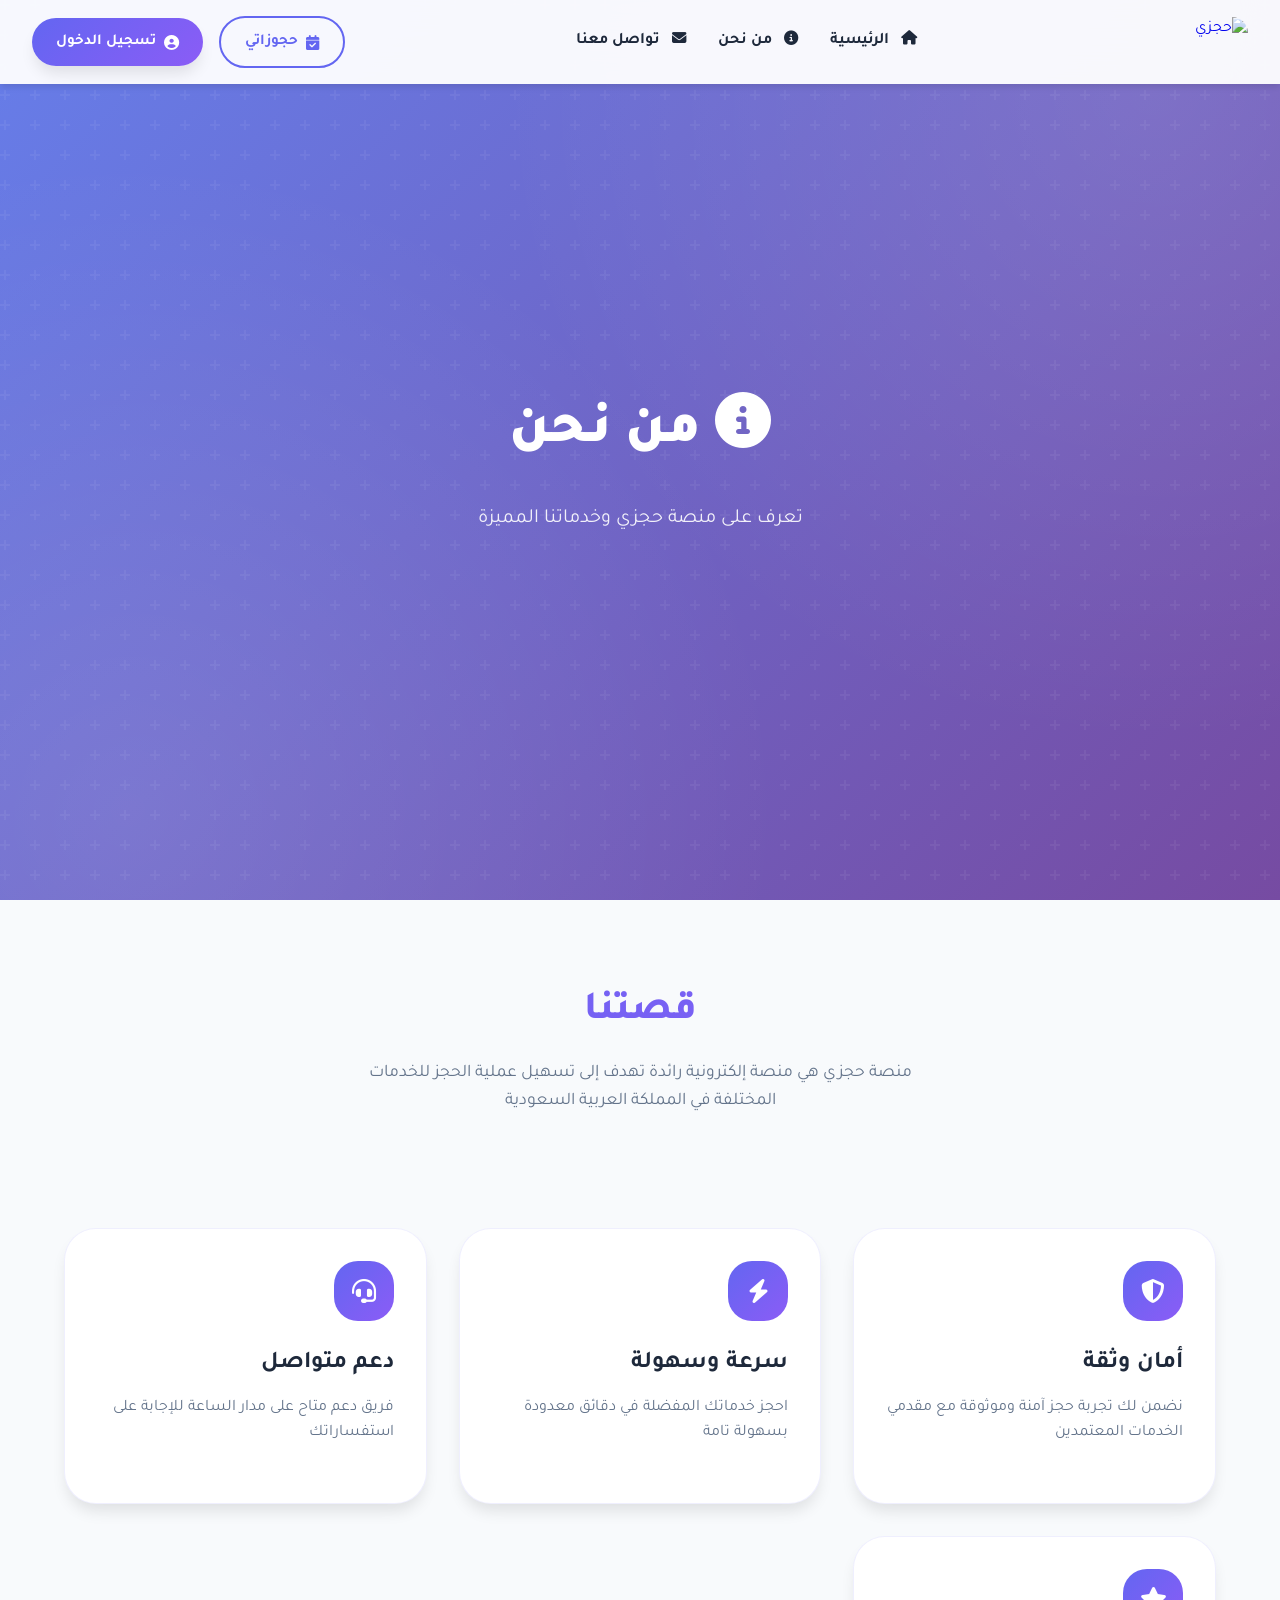
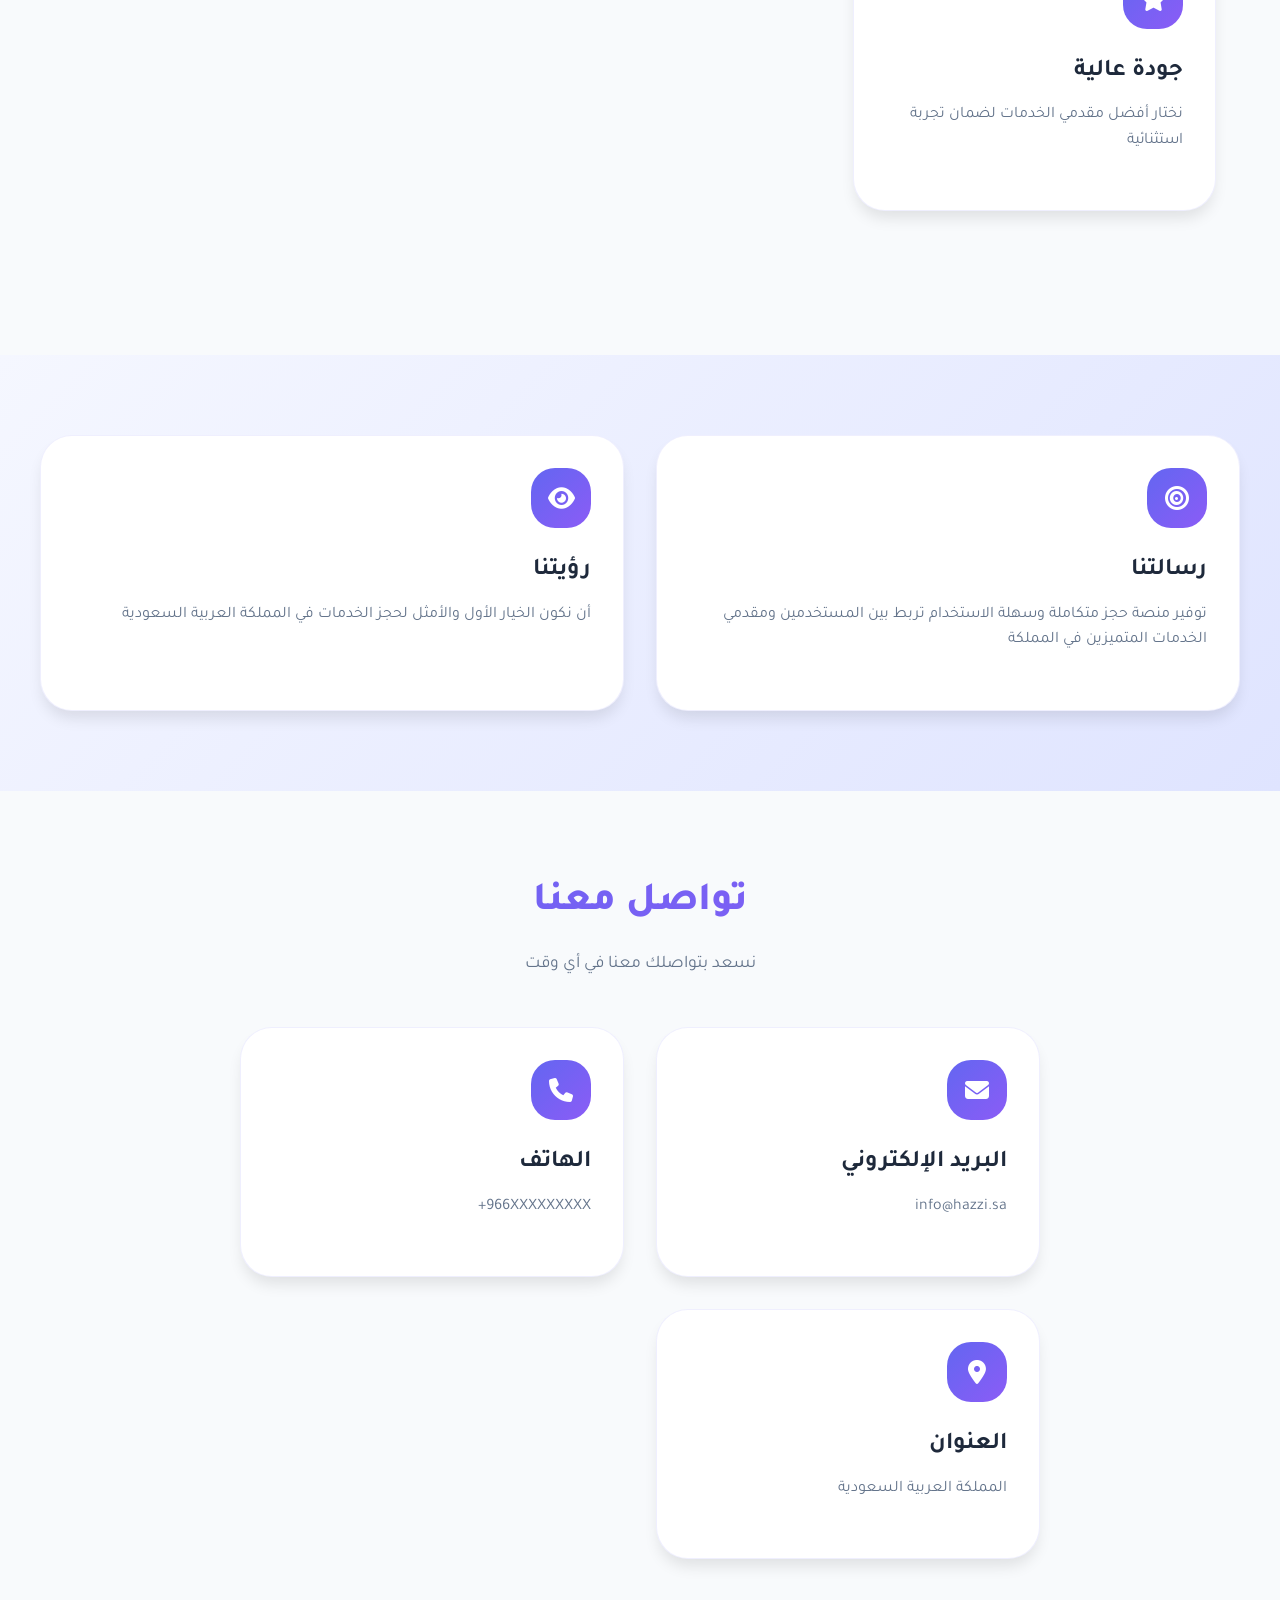
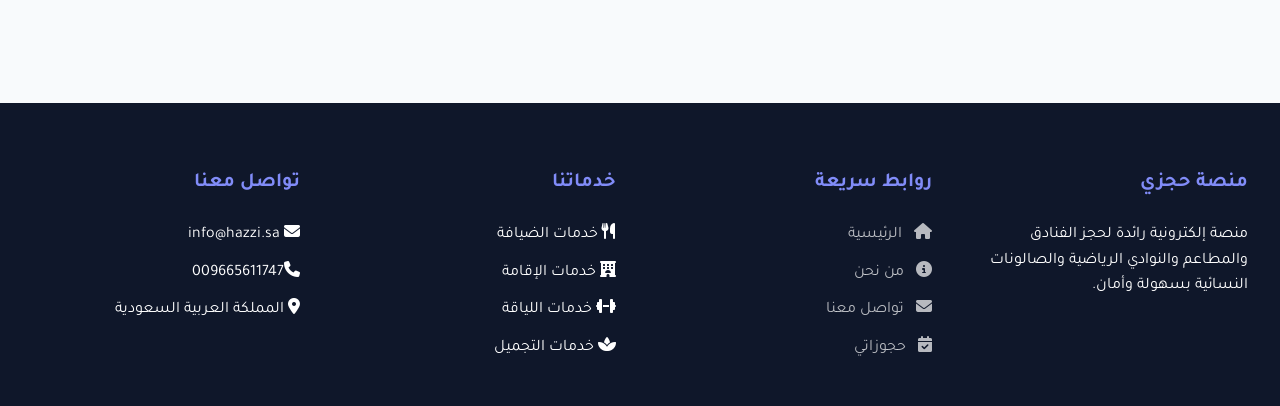
==== aboutus.html @ f5a78570 "Add files via upload" ====
<!-- =========================================
     صفحة "من نحن" - منصة حجزي
     تعرض معلومات عن المنصة ورسالتها ورؤيتها
     بالإضافة إلى وسائل التواصل وروابط الموقع.
     ========================================= -->
<!DOCTYPE html>
<html lang="ar" dir="rtl"><!-- تعريف نوع المستند HTML5 وتحديد أن لغة الصفحة العربية واتجاهها من اليمين إلى اليسار -->
<head>
    <meta charset="UTF-8"><!-- دعم اللغة العربية وترميز UTF-8 -->
    <meta name="viewport" content="width=device-width, initial-scale=1.0"><!-- جعل الصفحة متوافقة مع الهواتف والأجهزة اللوحية -->
    <meta name="description" content="تعرف على منصة حجزي - منصة إلكترونية لحجز الخدمات"><!-- وصف الصفحة لمحركات البحث -->
    <title>من نحن - حجزي</title>
    <link rel="stylesheet" href="https://cdnjs.cloudflare.com/ajax/libs/font-awesome/6.4.0/css/all.min.css"><!-- مكتبة Font Awesome الخاصة بالأيقونات -->
    <link rel="stylesheet" href="style.css"><!-- استدعاء ملف التصميم الرئيسي -->
    <script src="auth-state.js"></script><!-- ملف إدارة حالة تسجيل دخول المستخدم -->
</head>
<body>
    <!------------------------------------------------------------------------------>
    <!-- شريط التنقل الرئيسي للموقع -->
    <!-- Dynamic Navbar -->
    <nav class="modern-navbar" id="navbar">
        <div class="nav-container">
            <a href="home.html" class="nav-logo">
                <img src="Images/logo.png" alt="حجزي">

            </a>
            <!-- روابط التنقل الرئيسية -->
            <ul class="nav-links">
                <li><a href="home.html"><i class="fas fa-home"></i> الرئيسية</a></li>
                <li><a href="aboutus.html"><i class="fas fa-info-circle"></i> من نحن</a></li>
                <li><a href="contactus.html"><i class="fas fa-envelope"></i> تواصل معنا</a></li>
            </ul>
            <!-- أزرار تسجيل الدخول وحجوزاتي -->
            <div class="nav-actions">
                <a href="dashboard.html" class="nav-btn nav-btn-secondary">
                    <i class="fas fa-calendar-check"></i> حجوزاتي
                </a>
                <a href="login.html" class="nav-btn nav-btn-primary auth-login-btn">
                    <i class="fas fa-user-circle"></i> تسجيل الدخول
                </a>
            </div>
            <!------------------------------------------------------------------------------>
            <!-- زر القائمة الجانبية للشاشات الصغيرة -->
            <div class="hamburger" id="hamburger">
                <span></span>
                <span></span>
                <span></span>
            </div>
        </div>
    </nav>
    <!------------------------------------------------------------------------------>
    <!-- القائمة الجانبية المنسدلة للأجهزة المحمولة -->
    <!-- Mobile Menu -->
    <div class="mobile-menu" id="mobileMenu">
        <a href="home.html"><i class="fas fa-home"></i> الرئيسية</a>
        <a href="aboutus.html"><i class="fas fa-info-circle"></i> من نحن</a>
        <a href="contactus.html"><i class="fas fa-envelope"></i> تواصل معنا</a>
        <a href="dashboard.html"><i class="fas fa-calendar-check"></i> حجوزاتي</a>
        <a href="login.html" class="mobile-auth-login-btn"><i class="fas fa-user-circle"></i> تسجيل الدخول</a>
    </div>
    <!------------------------------------------------------------------------------>
    <!-- القسم الرئيسي الذي يعرض عنوان الصفحة ووصفها -->
    <!-- Hero Section -->
    <section class="hero-section" style="background: linear-gradient(135deg, #667eea 0%, #764ba2 100%);">
        <div class="hero-content">
            <h1 class="hero-title"><i class="fas fa-info-circle"></i> من نحن</h1>
            <p class="hero-subtitle">تعرف على منصة حجزي وخدماتنا المميزة</p>
        </div>
    </section>
    <!------------------------------------------------------------------------------>
    <!-- قسم التعريف بالمنصة وقصتها والخدمات التي تقدمها -->
    <!-- About Content -->
    <section class="section">
        <div class="section-header">
            <h2 class="section-title">قصتنا</h2>
            <p class="section-subtitle">منصة حجزي هي منصة إلكترونية رائدة تهدف إلى تسهيل عملية الحجز للخدمات المختلفة في المملكة العربية السعودية</p>
        </div>
        <div class="cards-container">
            <div class="cards-grid">
                <div class="modern-card hover-lift">
                    <div class="card-icon">
                        <i class="fas fa-shield-alt"></i>
                    </div>
                    <h3 class="card-title">أمان وثقة</h3>
                    <p class="card-description">نضمن لك تجربة حجز آمنة وموثوقة مع مقدمي الخدمات المعتمدين</p>
                </div>
                <div class="modern-card hover-lift">
                    <div class="card-icon">
                        <i class="fas fa-bolt"></i>
                    </div>
                    <h3 class="card-title">سرعة وسهولة</h3>
                    <p class="card-description">احجز خدماتك المفضلة في دقائق معدودة بسهولة تامة</p>
                </div>
                <div class="modern-card hover-lift">
                    <div class="card-icon">
                        <i class="fas fa-headset"></i>
                    </div>
                    <h3 class="card-title">دعم متواصل</h3>
                    <p class="card-description">فريق دعم متاح على مدار الساعة للإجابة على استفساراتك</p>
                </div>
                <div class="modern-card hover-lift">
                    <div class="card-icon">
                        <i class="fas fa-star"></i>
                    </div>
                    <h3 class="card-title">جودة عالية</h3>
                    <p class="card-description">نختار أفضل مقدمي الخدمات لضمان تجربة استثنائية</p>
                </div>
            </div>
        </div>
    </section>
    <!------------------------------------------------------------------------------>
    <!-- قسم الرسالة والرؤية الخاصة بمنصة حجزي -->
    <!-- Mission & Vision -->
    <section class="section" style="background: linear-gradient(135deg, #f5f7ff 0%, #dfe4ff 100%);">
        <!-- بطاقات تعرض أبرز مميزات منصة حجزي -->
        <div class="cards-grid" style="max-width: 1200px; margin: 0 auto;">
            <div class="modern-card">
                <div class="card-icon">
                    <i class="fas fa-bullseye"></i>
                </div>
                <h3 class="card-title">رسالتنا</h3>
                <p class="card-description">توفير منصة حجز متكاملة وسهلة الاستخدام تربط بين المستخدمين ومقدمي الخدمات المتميزين في المملكة</p>
            </div>
            <div class="modern-card">
                <div class="card-icon">
                    <i class="fas fa-eye"></i>
                </div>
                <h3 class="card-title">رؤيتنا</h3>
                <p class="card-description">أن نكون الخيار الأول والأمثل لحجز الخدمات في المملكة العربية السعودية</p>
            </div>
        </div>
    </section>
    <!------------------------------------------------------------------------------>
    <!-- قسم معلومات التواصل مع إدارة المنصة -->
    <!-- Contact Info -->
    <section class="section">
        <div class="section-header">
            <h2 class="section-title">تواصل معنا</h2>
            <p class="section-subtitle">نسعد بتواصلك معنا في أي وقت</p>
        </div>
        <div class="cards-grid" style="max-width: 800px; margin: 0 auto;">
            <div class="modern-card">
                <div class="card-icon">
                    <i class="fas fa-envelope"></i>
                </div>
                <h3 class="card-title">البريد الإلكتروني</h3>
                <p class="card-description">info@hazzi.sa</p>
            </div>
            <div class="modern-card">
                <div class="card-icon">
                    <i class="fas fa-phone"></i>
                </div>
                <h3 class="card-title">الهاتف</h3>
                <p class="card-description">966XXXXXXXXX+</p>
            </div>
            <div class="modern-card">
                <div class="card-icon">
                    <i class="fas fa-map-marker-alt"></i>
                </div>
                <h3 class="card-title">العنوان</h3>
                <p class="card-description">المملكة العربية السعودية</p>
            </div>
        </div>
    </section>
    <!------------------------------------------------------------------------------>
    <!-- تذييل الصفحة ويحتوي على روابط ومعلومات التواصل -->
    <!-- Modern Footer -->
    <footer class="modern-footer">
        <div class="footer-content">
            <div class="footer-section">
                <h3>منصة حجزي</h3>
                <p>منصة إلكترونية رائدة لحجز الفنادق والمطاعم والنوادي الرياضية والصالونات النسائية بسهولة وأمان.</p>
               
            </div>
            <div class="footer-section">
                <h3>روابط سريعة</h3>
                <ul class="footer-links">
                    <li><a href="home.html"><i class="fas fa-home"></i> الرئيسية</a></li>
                    <li><a href="aboutus.html"><i class="fas fa-info-circle"></i> من نحن</a></li>
                    <li><a href="contactus.html"><i class="fas fa-envelope"></i> تواصل معنا</a></li>
                    <li><a href="dashboard.html"><i class="fas fa-calendar-check"></i> حجوزاتي</a></li>
                </ul>
            </div>
            <div class="footer-section">
                <h3>خدماتنا</h3>
                <ul class="footer-links">
             <li><i class="fas fa-utensils"></i> خدمات الضيافة</a></li>
                    <li><i class="fas fa-hotel"></i> خدمات الإقامة</a></li>
                    <li><i class="fas fa-dumbbell"></i> خدمات اللياقة</a></li>
                    <li><i class="fas fa-spa"></i> خدمات التجميل</a></li>
                </ul>
            </div>
            <div class="footer-section">
                <h3>تواصل معنا</h3>
                <ul class="footer-links">
                    <li><i class="fas fa-envelope"></i> info@hazzi.sa</li>
                    <li><i class="fas fa-phone"></i>009665611747</li>
                    <li><i class="fas fa-map-marker-alt"></i> المملكة العربية السعودية</li>
                </ul>
            </div>
        </div>
       
    </footer>
    <!-- تحميل ملف JavaScript المسؤول عن الوظائف العامة للموقع
     مثل القائمة المتجاوبة والتنقل بين الصفحات -->

    <script src="script.js"></script>
</body>
</html>
---- style.css ----
/* ============================================
   MODERN PROFESSIONAL DESIGN - HAZZI PLATFORM
   ============================================ */

@import url('https://fonts.googleapis.com/css2?family=Tajawal:wght@300;400;500;700;800;900&display=swap');
@import url('https://cdnjs.cloudflare.com/ajax/libs/font-awesome/6.4.0/css/all.min.css');

/* ===== CSS VARIABLES ===== */
:root {
    --primary-color: #6366f1;
    --primary-dark: #4f46e5;
    --primary-light: #818cf8;
    --secondary-color: #ec4899;
    --accent-color: #14b8a6;
    --dark-bg: #0f172a;
    --light-bg: #f8fafc;
    --card-bg: #ffffff;
    --text-primary: #1e293b;
    --text-secondary: #64748b;
    --gradient-1: linear-gradient(135deg, #6366f1 0%, #8b5cf6 100%);
    --gradient-2: linear-gradient(135deg, #ec4899 0%, #f43f5e 100%);
    --gradient-3: linear-gradient(135deg, #14b8a6 0%, #06b6d4 100%);
    --shadow-sm: 0 4px 6px -1px rgba(0, 0, 0, 0.1);
    --shadow-md: 0 10px 15px -3px rgba(0, 0, 0, 0.1);
    --shadow-lg: 0 20px 25px -5px rgba(0, 0, 0, 0.1);
    --shadow-xl: 0 25px 50px -12px rgba(0, 0, 0, 0.25);
    --radius-sm: 8px;
    --radius-md: 16px;
    --radius-lg: 24px;
    --radius-xl: 32px;
    --radius-2xl: 48px;
}

/* ===== RESET & BASE STYLES ===== */
* {
    margin: 0;
    padding: 0;
    box-sizing: border-box;
}

html {
    scroll-behavior: smooth;
}

body {
    font-family: 'Tajawal', sans-serif;
    background: var(--light-bg);
    color: var(--text-primary);
    line-height: 1.6;
    overflow-x: hidden;
}

/* ===== DYNAMIC NAVBAR ===== */
.modern-navbar {
    position: fixed;
    top: 0;
    left: 0;
    right: 0;
    background: rgba(255, 255, 255, 0.95);
    backdrop-filter: blur(20px);
    box-shadow: var(--shadow-sm);
    z-index: 1000;
    transition: all 0.3s ease;
    padding: 1rem 2rem;
}

.modern-navbar.scrolled {
    background: rgba(255, 255, 255, 0.98);
    box-shadow: var(--shadow-md);
    padding: 0.75rem 2rem;
}

.nav-container {
    max-width: 1400px;
    margin: 0 auto;
    display: flex;
    justify-content: space-between;
    align-items: center;
}

.nav-logo {
    display: flex;
    align-items: center;
    gap: 12px;
    text-decoration: none;
}

.nav-logo img {
    width: 100px;
    height: 50px;
    border-radius: var(--radius-md);
    object-fit: cover;
}

.nav-logo-text {
    font-size: 1.5rem;
    font-weight: 800;
    background: var(--gradient-1);
    -webkit-background-clip: text;
    -webkit-text-fill-color: transparent;
    background-clip: text;
}

.nav-links {
    display: flex;
    gap: 2rem;
    list-style: none;
}

.nav-links a {
    text-decoration: none;
    color: var(--text-primary);
    font-weight: 600;
    font-size: 1rem;
    transition: all 0.3s ease;
    position: relative;
    padding: 0.5rem 0;
}

.nav-links a::after {
    content: '';
    position: absolute;
    bottom: 0;
    left: 0;
    width: 0;
    height: 2px;
    background: var(--gradient-1);
    transition: width 0.3s ease;
}

.nav-links a:hover::after {
    width: 100%;
}

.nav-links a:hover {
    color: var(--primary-color);
}

.nav-links a i {
    margin-left: 8px;
    font-size: 0.9rem;
}

.nav-actions {
    display: flex;
    gap: 1rem;
    align-items: center;
}

.nav-btn {
    padding: 0.75rem 1.5rem;
    border: none;
    border-radius: var(--radius-2xl);
    font-weight: 700;
    font-size: 0.95rem;
    cursor: pointer;
    transition: all 0.3s ease;
    text-decoration: none;
    display: inline-flex;
    align-items: center;
    gap: 8px;
}

.nav-btn-primary {
    background: var(--gradient-1);
    color: white;
    box-shadow: var(--shadow-md);
}

.nav-btn-primary:hover {
    transform: translateY(-2px);
    box-shadow: var(--shadow-lg);
}

.nav-btn-secondary {
    background: transparent;
    color: var(--primary-color);
    border: 2px solid var(--primary-color);
}

.nav-btn-secondary:hover {
    background: var(--primary-color);
    color: white;
}

/* Hamburger Menu */
.hamburger {
    display: none;
    flex-direction: column;
    gap: 5px;
    cursor: pointer;
    padding: 10px;
    z-index: 1001;
}

.hamburger span {
    width: 25px;
    height: 3px;
    background: var(--text-primary);
    border-radius: 3px;
    transition: all 0.3s ease;
}

.hamburger.active span:nth-child(1) {
    transform: rotate(45deg) translate(5px, 5px);
}

.hamburger.active span:nth-child(2) {
    opacity: 0;
}

.hamburger.active span:nth-child(3) {
    transform: rotate(-45deg) translate(7px, -6px);
}

/* Mobile Menu */
.mobile-menu {
    display: none;
    position: fixed;
    top: 0;
    left: -100%;
    width: min(92vw, 360px);
    height: 100vh;
    background: rgba(255, 255, 255, 0.98);
    backdrop-filter: blur(24px);
    z-index: 999;
    transition: left 0.35s ease;
    flex-direction: column;
    padding: 1.25rem;
    box-shadow: var(--shadow-xl);
}

.mobile-menu.active {
    left: 0;
}

.mobile-menu-header {
    display: flex;
    justify-content: space-between;
    align-items: center;
    margin-bottom: 1.2rem;
}

.mobile-menu-title {
    font-size: 1.1rem;
    font-weight: 800;
    color: var(--primary-color);
}

.mobile-menu-close {
    width: 42px;
    height: 42px;
    border: none;
    border-radius: 999px;
    background: var(--light-bg);
    color: var(--text-primary);
    display: inline-flex;
    align-items: center;
    justify-content: center;
    cursor: pointer;
}

.mobile-menu-links {
    display: flex;
    flex-direction: column;
    gap: 0.7rem;
}

.mobile-menu-link {
    display: flex;
    align-items: center;
    gap: 0.75rem;
    padding: 0.9rem 1rem;
    border-radius: 16px;
    font-size: 1rem;
    font-weight: 700;
    color: var(--text-primary);
    text-decoration: none;
    background: transparent;
    transition: all 0.2s ease;
}

.mobile-menu-link:hover,
.mobile-menu-link:focus {
    background: linear-gradient(135deg, rgba(99, 102, 241, 0.12), rgba(139, 92, 246, 0.14));
    color: var(--primary-color);
    transform: translateX(-2px);
}

.mobile-menu-link i {
    width: 24px;
    text-align: center;
    font-size: 1rem;
}

.mobile-menu-actions {
    margin-top: 1rem;
    display: flex;
    flex-direction: column;
    gap: 0.7rem;
}

.mobile-menu-action {
    display: inline-flex;
    align-items: center;
    justify-content: center;
    gap: 0.5rem;
    padding: 0.9rem 1rem;
    border-radius: 999px;
    text-decoration: none;
    font-weight: 800;
}

.mobile-menu-action.primary {
    color: white;
    background: var(--gradient-1);
}

.mobile-menu-action.secondary {
    color: var(--primary-color);
    background: rgba(99, 102, 241, 0.08);
}

/* ===== Chatbot Widget ===== */
.chatbot-widget {
    position: fixed;
    bottom: 0;
    right: 0;
    z-index: 2000;
    display: flex;
    flex-direction: column-reverse;
    align-items: flex-end;
    gap: 0.75rem;
    pointer-events: none;
    padding: 12px;
}

.chatbot-toggle {
    pointer-events: auto;
    border: none;
    border-radius: 999px;
    padding: 0.85rem 1rem;
    background: var(--gradient-1);
    color: white;
    font-weight: 700;
    font-size: 0.95rem;
    display: inline-flex;
    align-items: center;
    gap: 0.65rem;
    box-shadow: var(--shadow-lg);
    cursor: pointer;
    transition: transform 0.2s ease, box-shadow 0.2s ease;
}

.chatbot-toggle:hover {
    transform: translateY(-2px);
}

.chatbot-panel {
    width: min(340px, calc(100vw - 32px));
    max-height: 560px;
    background: white;
    border-radius: 24px;
    box-shadow: var(--shadow-xl);
    overflow: hidden;
    opacity: 0;
    visibility: hidden;
    transform: translateY(20px);
    transform-origin: bottom right;
    transition: opacity 0.3s ease, transform 0.3s ease, visibility 0.3s ease;
    pointer-events: auto;
    align-self: flex-end;
}

.chatbot-panel.open {
    opacity: 1;
    visibility: visible;
    transform: translateY(-20px);
}

.chatbot-header {
    display: flex;
    align-items: center;
    justify-content: space-between;
    gap: 1rem;
    padding: 1rem 1rem 0.75rem;
    background: linear-gradient(135deg, rgba(99,102,241,0.12), rgba(59,130,246,0.18));
}

.chatbot-title {
    display: flex;
    align-items: center;
    gap: 0.85rem;
}

.chatbot-title i {
    width: 42px;
    height: 42px;
    display: inline-flex;
    align-items: center;
    justify-content: center;
    border-radius: 50%;
    background: var(--primary-color);
    color: white;
    font-size: 1rem;
}

.chatbot-title strong {
    display: block;
    font-size: 1rem;
    color: var(--text-primary);
}

.chatbot-title p {
    margin-top: 0.35rem;
    font-size: 0.88rem;
    color: var(--text-secondary);
}

.chatbot-close {
    pointer-events: auto;
    border: none;
    background: transparent;
    font-size: 1.35rem;
    color: var(--text-primary);
    cursor: pointer;
}

.chatbot-body {
    display: flex;
    flex-direction: column;
    gap: 0.75rem;
    padding: 0 1rem 1rem;
}

.chatbot-history {
    display: flex;
    flex-direction: column;
    gap: 0.65rem;
    max-height: 220px;
    overflow-y: auto;
    padding-right: 0.25rem;
}

.chatbot-message {
    display: inline-flex;
    max-width: 100%;
}

.bot-message {
    justify-content: flex-start;
}

.user-message {
    justify-content: flex-end;
}

.message-text {
    padding: 0.85rem 1rem;
    border-radius: 18px;
    font-size: 0.92rem;
    line-height: 1.5;
    box-shadow: var(--shadow-sm);
    background: #f8fafc;
    color: var(--text-primary);
    word-break: break-word;
}

.user-message .message-text {
    background: var(--primary-color);
    color: white;
}

.chatbot-question-list {
    display: grid;
    grid-template-columns: 1fr;
    gap: 0.55rem;
    max-height: 200px;
    overflow-y: auto;
    padding-bottom: 0.35rem;
}

.chatbot-question-btn {
    width: 100%;
    border: none;
    border-radius: 14px;
    background: #f3f4ff;
    color: var(--text-primary);
    text-align: right;
    padding: 0.85rem 1rem;
    cursor: pointer;
    font-size: 0.93rem;
    transition: transform 0.2s ease, background 0.2s ease;
}

.chatbot-question-btn:hover {
    background: #e0e7ff;
    transform: translateX(-2px);
}

.chatbot-footer {
    padding: 0 1rem 1rem;
    display: flex;
    justify-content: flex-end;
}

.chatbot-clear {
    pointer-events: auto;
    border: none;
    border-radius: 999px;
    padding: 0.85rem 1rem;
    background: rgba(99,102,241,0.1);
    color: var(--primary-color);
    font-weight: 700;
    cursor: pointer;
}

.chatbot-clear:hover {
    background: rgba(99,102,241,0.2);
}

@media (max-width: 768px) {
    .chatbot-widget {
        bottom: 16px;
        right: 16px;
        left: auto;
        align-items: flex-end;
    }

    .chatbot-panel {
        width: min(100%, 380px);
        max-width: 100%;
        max-height: 70vh;
    }
}

@media (max-width: 991px) {
    .modern-navbar {
        padding: 0.85rem 1rem;
    }

    .modern-navbar .nav-links,
    .modern-navbar .nav-actions {
        display: none;
    }

    .hamburger {
        display: flex;
    }

    .mobile-menu {
        display: flex;
    }
}

@media (max-width: 576px) {
    .modern-navbar {
        padding: 0.75rem 0.85rem;
    }

    .nav-logo img {
        width: 84px;
        height: 42px;
    }
}

/* ===== HERO SECTION ===== */
.hero-section {
    min-height: 100vh;
    display: flex;
    align-items: center;
    justify-content: center;
    background:
        radial-gradient(circle at 20% 80%, rgba(99, 102, 241, 0.4) 0%, transparent 50%),
        radial-gradient(circle at 80% 20%, rgba(236, 72, 153, 0.4) 0%, transparent 50%),
        radial-gradient(circle at 40% 40%, rgba(59, 130, 246, 0.3) 0%, transparent 40%),
        radial-gradient(circle at 60% 60%, rgba(168, 85, 247, 0.3) 0%, transparent 40%),
        linear-gradient(135deg, #667eea 0%, #764ba2 100%);
    position: relative;
    overflow: hidden;
    padding: 6rem 2rem 2rem;
}

.hero-section::before {
    content: '';
    position: absolute;
    top: 0;
    left: 0;
    right: 0;
    bottom: 0;
    background-image:
        url("data:image/svg+xml,%3Csvg width='60' height='60' viewBox='0 0 60 60' xmlns='http://www.w3.org/2000/svg'%3E%3Cg fill='none' fill-rule='evenodd'%3E%3Cg fill='%23ffffff' fill-opacity='0.1'%3E%3Cpath d='M36 34v-4h-2v4h-4v2h4v4h2v-4h4v-2h-4zm0-30V0h-2v4h-4v2h4v4h2V6h4V4h-4zM6 34v-4H4v4H0v2h4v4h2v-4h4v-2H6zM6 4V0H4v4H0v2h4v4h2V6h4V4H6z'/%3E%3C/g%3E%3C/g%3E%3C/svg%3E");
    opacity: 0.5;
}

.hero-section::after {
    content: '';
    position: absolute;
    top: -50%;
    left: -50%;
    width: 200%;
    height: 200%;
    background:
        radial-gradient(circle at 30% 70%, rgba(255, 255, 255, 0.1) 0%, transparent 30%),
        radial-gradient(circle at 70% 30%, rgba(255, 255, 255, 0.1) 0%, transparent 30%);
    animation: float 20s ease-in-out infinite;
}

@keyframes float {

    0%,
    100% {
        transform: translate(0, 0) rotate(0deg);
    }

    25% {
        transform: translate(30px, -30px) rotate(90deg);
    }

    50% {
        transform: translate(0, -60px) rotate(180deg);
    }

    75% {
        transform: translate(-30px, -30px) rotate(270deg);
    }
}

.hero-section .blob {
    position: absolute;
    border-radius: 50%;
    filter: blur(60px);
    opacity: 0.6;
    animation: blobMove 15s ease-in-out infinite;
}

.hero-section .blob:nth-child(1) {
    width: 400px;
    height: 400px;
    background: rgba(99, 102, 241, 0.5);
    top: 10%;
    left: 10%;
    animation-delay: 0s;
}

.hero-section .blob:nth-child(2) {
    width: 300px;
    height: 300px;
    background: rgba(236, 72, 153, 0.5);
    top: 60%;
    right: 10%;
    animation-delay: 5s;
}

.hero-section .blob:nth-child(3) {
    width: 350px;
    height: 350px;
    background: rgba(59, 130, 246, 0.5);
    bottom: 10%;
    left: 30%;
    animation-delay: 10s;
}

@keyframes blobMove {

    0%,
    100% {
        transform: translate(0, 0) scale(1);
    }

    33% {
        transform: translate(30px, -50px) scale(1.1);
    }

    66% {
        transform: translate(-20px, 20px) scale(0.9);
    }
}

.hero-content {
    text-align: center;
    color: white;
    z-index: 1;
    max-width: 800px;
}

.hero-title {
    font-size: 3.5rem;
    font-weight: 900;
    margin-bottom: 1.5rem;
    animation: fadeInUp 1s ease;
}

.hero-subtitle {
    font-size: 1.25rem;
    margin-bottom: 2.5rem;
    opacity: 0.9;
    animation: fadeInUp 1s ease 0.2s backwards;
}

.hero-search {
    display: flex;
    gap: 1rem;
    max-width: 600px;
    margin: 0 auto 2rem;
    animation: fadeInUp 1s ease 0.4s backwards;
}

.hero-search input {
    flex: 1;
    padding: 1rem 1.5rem;
    border: none;
    border-radius: var(--radius-2xl);
    font-size: 1rem;
    font-family: 'Tajawal', sans-serif;
    box-shadow: var(--shadow-lg);
}

.hero-search button {
    padding: 1rem 2rem;
    background: var(--gradient-2);
    color: white;
    border: none;
    border-radius: var(--radius-2xl);
    font-weight: 700;
    cursor: pointer;
    transition: all 0.3s ease;
    box-shadow: var(--shadow-lg);
}

.hero-search button:hover {
    transform: translateY(-2px);
    box-shadow: var(--shadow-xl);
}

@keyframes fadeInUp {
    from {
        opacity: 0;
        transform: translateY(30px);
    }

    to {
        opacity: 1;
        transform: translateY(0);
    }
}

/* ===== MODERN CARDS ===== */
.cards-container {
    max-width: 1400px;
    margin: 0 auto;
    padding: 4rem 2rem;
}

.cards-grid {
    display: grid;
    grid-template-columns: repeat(auto-fit, minmax(300px, 1fr));
    gap: 2rem;
}

.modern-card {
    background: var(--card-bg);
    border-radius: var(--radius-xl);
    padding: 2rem;
    box-shadow: var(--shadow-md);
    transition: all 0.4s cubic-bezier(0.175, 0.885, 0.32, 1.275);
    position: relative;
    overflow: hidden;
    border: 1px solid rgba(99, 102, 241, 0.1);
}

.modern-card::before {
    content: '';
    position: absolute;
    top: 0;
    left: 0;
    right: 0;
    height: 4px;
    background: var(--gradient-1);
    transform: scaleX(0);
    transition: transform 0.4s ease;
}

.modern-card:hover::before {
    transform: scaleX(1);
}

.modern-card:hover {
    transform: translateY(-10px);
    box-shadow: var(--shadow-xl);
}

.card-icon {
    width: 60px;
    height: 60px;
    border-radius: var(--radius-lg);
    display: flex;
    align-items: center;
    justify-content: center;
    font-size: 1.5rem;
    margin-bottom: 1.5rem;
    background: var(--gradient-1);
    color: white;
}

.card-image {
    width: 100%;
    height: 200px;
    object-fit: cover;
    border-radius: var(--radius-lg);
    margin-bottom: 1.5rem;
}

.card-title {
    font-size: 1.5rem;
    font-weight: 700;
    margin-bottom: 0.75rem;
    color: var(--text-primary);
}

.card-description {
    color: var(--text-secondary);
    margin-bottom: 1.5rem;
    line-height: 1.6;
}

.card-badge {
    display: inline-block;
    padding: 0.5rem 1rem;
    background: var(--gradient-3);
    color: white;
    border-radius: var(--radius-2xl);
    font-size: 0.85rem;
    font-weight: 600;
    margin-bottom: 1rem;
}

.card-btn {
    width: 100%;
    padding: 1rem;
    background: var(--gradient-1);
    color: white;
    border: none;
    border-radius: var(--radius-lg);
    font-weight: 700;
    cursor: pointer;
    transition: all 0.3s ease;
    text-decoration: none;
    display: inline-flex;
    align-items: center;
    justify-content: center;
    gap: 8px;
}

.card-btn:hover {
    transform: translateY(-2px);
    box-shadow: var(--shadow-lg);
}

.filter-btn {
    padding: 0.6rem 1.2rem;
    border: 2px solid var(--primary-color);
    background: white;
    color: var(--primary-color);
    border-radius: 999px;
    font-weight: 600;
    cursor: pointer;
    transition: all 0.3s ease;
    font-family: 'Tajawal', sans-serif;
}

.filter-btn:hover {
    background: var(--primary-color);
    color: white;
    transform: translateY(-2px);
    box-shadow: var(--shadow-md);
}

.filter-btn.active {
    background: var(--gradient-1);
    color: white;
    border-color: transparent;
}

/* ===== SECTION STYLES ===== */
.section {
    padding: 5rem 2rem;
    max-width: 1400px;
    margin: 0 auto;
}

.section-header {
    text-align: center;
    margin-bottom: 3rem;
}

.section-title {
    font-size: 2.5rem;
    font-weight: 800;
    margin-bottom: 1rem;
    background: var(--gradient-1);
    -webkit-background-clip: text;
    -webkit-text-fill-color: transparent;
    background-clip: text;
}

.section-subtitle {
    color: var(--text-secondary);
    font-size: 1.1rem;
    max-width: 600px;
    margin: 0 auto;
}

/* ===== FOOTER ===== */
.modern-footer {
    background: var(--dark-bg);
    color: white;
    padding: 4rem 2rem 2rem;
    margin-top: 4rem;
}

.footer-content {
    max-width: 1400px;
    margin: 0 auto;
    display: grid;
    grid-template-columns: repeat(auto-fit, minmax(250px, 1fr));
    gap: 3rem;
}

.footer-section h3 {
    font-size: 1.25rem;
    margin-bottom: 1.5rem;
    color: var(--primary-light);
}

.footer-links {
    list-style: none;
}

.footer-links li {
    margin-bottom: 0.75rem;
}

.footer-links a {
    color: rgba(255, 255, 255, 0.7);
    text-decoration: none;
    transition: all 0.3s ease;
}

.footer-links a:hover {
    color: white;
    padding-right: 10px;
}

.footer-links a i {
    margin-left: 8px;
}

.social-links {
    display: flex;
    gap: 1rem;
}

.social-links a {
    width: 45px;
    height: 45px;
    border-radius: 50%;
    background: rgba(255, 255, 255, 0.1);
    display: flex;
    align-items: center;
    justify-content: center;
    color: white;
    text-decoration: none;
    transition: all 0.3s ease;
}

.social-links a:hover {
    background: var(--gradient-1);
    transform: translateY(-5px);
}

.footer-bottom {
    text-align: center;
    padding-top: 2rem;
    margin-top: 2rem;
    border-top: 1px solid rgba(255, 255, 255, 0.1);
    color: rgba(255, 255, 255, 0.5);
}

/* ===== DASHBOARD STYLES ===== */
.dashboard-layout {
    display: flex;
    min-height: 100vh;
    padding-top: 80px;
    position: relative;
}

.dashboard-sidebar {
    width: 280px;
    background: white;
    padding: 2rem 1rem;
    box-shadow: var(--shadow-md);
    position: fixed;
    right: 0;
    top: 80px;
    height: calc(100vh - 80px);
    overflow-y: auto;
    z-index: 1000;
    transition: transform 0.3s ease;
}

.dashboard-sidebar.hidden {
    transform: translateX(100%);
}

.dashboard-main {
    flex: 1;
    padding: 2rem;
    margin-right: 280px;
    transition: margin-right 0.3s ease;
}

.dashboard-main.expanded {
    margin-right: 0;
}

.sidebar-toggle-btn {
    display: none;
    background: var(--gradient-1);
    color: white;
    border: none;
    border-radius: var(--radius-md);
    width: 40px;
    height: 40px;
    font-size: 1.1rem;
    cursor: pointer;
    box-shadow: var(--shadow-md);
    transition: all 0.3s ease;
    align-items: center;
    justify-content: center;
}

.sidebar-toggle-btn:hover {
    transform: scale(1.05);
    box-shadow: var(--shadow-lg);
}

.sidebar-overlay {
    display: none;
    position: fixed;
    top: 0;
    left: 0;
    right: 0;
    bottom: 0;
    background: rgba(0, 0, 0, 0.5);
    z-index: 999;
}

.sidebar-overlay.active {
    display: block;
}

.user-info {
    text-align: center;
    padding: 1.5rem;
    background: var(--gradient-1);
    border-radius: var(--radius-lg);
    margin-bottom: 2rem;
    color: white;
}

.user-info h3 {
    font-size: 1.3rem;
    margin-bottom: 0.5rem;
}

.user-info p {
    opacity: 0.9;
}

.sidebar-menu {
    list-style: none;
}

.sidebar-menu li {
    margin-bottom: 0.5rem;
}

.sidebar-menu a {
    display: flex;
    align-items: center;
    gap: 12px;
    padding: 1rem;
    border-radius: var(--radius-md);
    text-decoration: none;
    color: var(--text-primary);
    transition: all 0.3s ease;
    font-weight: 600;
}

.sidebar-menu a:hover,
.sidebar-menu a.active {
    background: var(--gradient-1);
    color: white;
}

.sidebar-menu a i {
    font-size: 1.1rem;
}

.logout-btn {
    width: 100%;
    padding: 1rem;
    background: var(--gradient-2);
    color: white;
    border: none;
    border-radius: var(--radius-lg);
    font-weight: 700;
    cursor: pointer;
    transition: all 0.3s ease;
    margin-top: 2rem;
}

.logout-btn:hover {
    transform: translateY(-2px);
    box-shadow: var(--shadow-lg);
}

.stats-grid {
    display: grid;
    grid-template-columns: repeat(auto-fit, minmax(200px, 1fr));
    gap: 1.5rem;
    margin-bottom: 2rem;
}

.stat-card {
    background: white;
    padding: 1.5rem;
    border-radius: var(--radius-lg);
    box-shadow: var(--shadow-md);
    text-align: center;
    transition: all 0.3s ease;
}

.stat-card:hover {
    transform: translateY(-5px);
    box-shadow: var(--shadow-lg);
}

.stat-card i {
    font-size: 2rem;
    color: var(--primary-color);
    margin-bottom: 1rem;
}

.stat-card .count {
    font-size: 2rem;
    font-weight: 800;
    color: var(--text-primary);
    margin-bottom: 0.5rem;
}

.stat-card p {
    color: var(--text-secondary);
}

.section-content {
    display: none;
}

.section-content.active {
    display: block;
}

.dashboard-card {
    background: white;
    padding: 1.5rem;
    border-radius: var(--radius-lg);
    box-shadow: var(--shadow-md);
    margin-bottom: 1.5rem;
}

.simple-report-section {
    display: flex;
    flex-direction: column;
    gap: 1rem;
}

.simple-report-card {
    text-align: right;
}

.summary-card {
    border: 1px solid #e5e7eb;
}

.summary-card h3 {
    margin-bottom: 0.75rem;
    color: var(--text-primary);
}

.summary-card p {
    margin: 0;
    color: var(--text-secondary);
    line-height: 1.7;
}

.provider-insight-grid {
    display: grid;
    grid-template-columns: repeat(auto-fit, minmax(220px, 1fr));
    gap: 1rem;
    margin-top: 0.5rem;
}

.provider-insight-card {
    display: flex;
    gap: 1rem;
    align-items: flex-start;
    padding: 1rem;
    border-radius: var(--radius-lg);
    background: linear-gradient(135deg, #ffffff 0%, #f8fafc 100%);
}

.provider-insight-icon {
    width: 48px;
    height: 48px;
    border-radius: 50%;
    display: flex;
    align-items: center;
    justify-content: center;
    background: var(--gradient-1);
    color: white;
    flex-shrink: 0;
}

.provider-insight-icon.accent {
    background: linear-gradient(135deg, #f59e0b 0%, #f97316 100%);
}

.provider-insight-icon.success {
    background: linear-gradient(135deg, #10b981 0%, #059669 100%);
}

.provider-insight-card h3 {
    margin-bottom: 0.4rem;
    font-size: 1rem;
    color: var(--text-primary);
}

.provider-insight-card p {
    margin: 0;
    font-size: 0.95rem;
    color: var(--text-secondary);
    line-height: 1.6;
}

.dashboard-card h2 {
    margin-bottom: 1rem;
    color: var(--text-primary);
}

.action-btns {
    display: flex;
    gap: 0.5rem;
    flex-wrap: wrap;
}

.action-btn {
    padding: 0.5rem 1rem;
    border: none;
    border-radius: var(--radius-md);
    font-weight: 600;
    cursor: pointer;
    transition: all 0.3s ease;
    display: inline-flex;
    align-items: center;
    gap: 8px;
}


.btn-view {
    background: var(--gradient-1);
    color: white;
}

.btn-edit {
    background: #f59e0b;
    color: white;
}

.btn-disable {
    background: #333232;
    color: white;

}

.btn-delete {
    background: #ef4444;
    color: white;
}

.btn-upload {
    background: var(--gradient-3);
    color: white;
}

.btn-add {
    background: var(--gradient-1);
    color: white;
}

.btn-cancel {
    background: #64748b;
    color: white;
}

.status-badge {
    display: inline-block;
    padding: 0.25rem 0.75rem;
    border-radius: var(--radius-2xl);
    font-size: 0.85rem;
    font-weight: 600;
}

.status-confirmed {
    background: #dcfce7;
    color: #16a34a;
}

.status-pending {
    background: #fef3c7;
    color: #d97706;
}

.status-cancelled {
    background: #fee2e2;
    color: #dc2626;
}

/* ===== ADMIN REPORTS STYLES ===== */
.report-stats-grid {
    grid-template-columns: repeat(auto-fit, minmax(180px, 1fr));
    margin-bottom: 1.5rem;
}

.report-card {
    display: flex;
    align-items: center;
    gap: 1rem;
    padding: 1.2rem;
    animation: fadeInUp 0.7s ease both;
}

.report-card-icon {
    width: 48px;
    height: 48px;
    border-radius: 50%;
    display: flex;
    align-items: center;
    justify-content: center;
    background: var(--gradient-1);
    color: white;
    font-size: 1.1rem;
    flex-shrink: 0;
}

.report-card-icon.accent {
    background: var(--gradient-3);
}

.report-card-icon.success {
    background: linear-gradient(135deg, #16a34a, #4ade80);
}

.report-card-icon.warning {
    background: linear-gradient(135deg, #f59e0b, #fb923c);
}

.report-card-icon.pink {
    background: linear-gradient(135deg, #ec4899, #f472b6);
}

.report-card-icon.purple {
    background: linear-gradient(135deg, #8b5cf6, #a78bfa);
}

.report-card-content h3 {
    font-size: 1.4rem;
    font-weight: 800;
    margin-bottom: 0.2rem;
}

.report-card-content p {
    color: var(--text-secondary);
    font-size: 0.95rem;
}

.report-panels {
    display: grid;
    grid-template-columns: repeat(2, minmax(0, 1fr));
    gap: 1.5rem;
}

.report-panel {
    animation: fadeInUp 0.8s ease both;
}

.report-panel-header {
    display: flex;
    justify-content: space-between;
    align-items: center;
    gap: 1rem;
    margin-bottom: 1rem;
}

.report-panel-header h3 {
    font-size: 1.2rem;
}

.report-list {
    display: flex;
    flex-direction: column;
    gap: 1rem;
}

.report-row {
    padding: 0.8rem 0;
    border-bottom: 1px solid rgba(99, 102, 241, 0.12);
}

.report-row:last-child {
    border-bottom: none;
}

.report-row-head {
    display: flex;
    justify-content: space-between;
    align-items: center;
    margin-bottom: 0.4rem;
    font-size: 0.95rem;
}

.report-progress {
    width: 100%;
    height: 10px;
    border-radius: 999px;
    background: rgba(99, 102, 241, 0.12);
    overflow: hidden;
    margin-bottom: 0.35rem;
}

.report-progress span {
    display: block;
    height: 100%;
    border-radius: inherit;
    background: var(--gradient-1);
    transition: width 0.8s ease;
}

.report-row small {
    color: var(--text-secondary);
}

.activity-list {
    display: flex;
    flex-direction: column;
    gap: 0.75rem;
}

.activity-item {
    display: flex;
    align-items: center;
    gap: 0.8rem;
    padding: 0.85rem 0.9rem;
    border-radius: var(--radius-md);
    background: rgba(99, 102, 241, 0.06);
    transition: transform 0.3s ease;
}

.activity-item:hover {
    transform: translateX(-4px);
}

.activity-badge {
    width: 40px;
    height: 40px;
    border-radius: 50%;
    display: flex;
    align-items: center;
    justify-content: center;
    color: white;
    background: var(--gradient-1);
    flex-shrink: 0;
}

.activity-content {
    flex: 1;
}

.activity-content h4 {
    font-size: 1rem;
    margin-bottom: 0.2rem;
}

.activity-content p {
    color: var(--text-secondary);
    font-size: 0.9rem;
}

.activity-time {
    font-size: 0.85rem;
    color: var(--text-secondary);
    white-space: nowrap;
}

.report-loading-card {
    text-align: center;
    padding: 2rem;
    grid-column: 1 / -1;
}

@keyframes fadeInUp {
    from {
        opacity: 0;
        transform: translateY(18px);
    }
    to {
        opacity: 1;
        transform: translateY(0);
    }
}

@media (max-width: 992px) {
    .report-panels {
        grid-template-columns: 1fr;
    }
}

@media (max-width: 768px) {
    .report-card {
        padding: 1rem;
    }

    .report-panel-header {
        flex-direction: column;
        align-items: flex-start;
    }
}

/* ===== TABLE STYLES ===== */
.table-container {
    overflow-x: auto;
    margin-top: 1rem;
}

.users-table,
.providers-table,
.Teqniql-table {
    width: 100%;
    border-collapse: collapse;
    background: white;
    border-radius: var(--radius-lg);
    overflow: hidden;
}

.users-table thead,
.providers-table thead,
.Teqniql-table thead {
    background: var(--gradient-1);
    color: white;
}

.users-table th,
.providers-table th,
.Teqniql-table th {
    padding: 1rem;
    text-align: right;
    font-weight: 700;
    font-size: 0.95rem;
}

.users-table tbody tr,
.providers-table tbody tr,
.Teqniql-table tbody tr {
    border-bottom: 1px solid #e5e7eb;
    transition: all 0.3s ease;
}

.users-table tbody tr:hover,
.providers-table tbody tr:hover,
.Teqniql-table tbody tr:hover {
    background: #f8fafc;
    transform: scale(1.01);
}

.users-table td,
.providers-table td,
.Teqniql-table td {
    padding: 1rem;
    text-align: right;
    font-size: 0.9rem;
}

.users-table td,
.providers-table td,
.Teqniql-table td {
    color: var(--text-primary);
}

/* Status Badges */
.status {
    display: inline-block;
    padding: 0.4rem 1rem;
    border-radius: var(--radius-2xl);
    font-size: 0.85rem;
    font-weight: 700;
    text-align: center;
    min-width: 80px;
}

.status.active {
    background: #dcfce7;
    color: #16a34a;
}

.status.inactive {
    background: #fee2e2;
    color: #dc2626;
}

.status.new {
    background: #dbeafe;
    color: #2563eb;
}

.status.processing {
    background: #fef3c7;
    color: #d97706;
}

.status.solved {
    background: #dcfce7;
    color: #16a34a;
}

/* Table Action Buttons */
.users-table .action-btns,
.providers-table .action-btns,
.Teqniql-table .actions {
    display: flex;
    gap: 0.5rem;
    flex-wrap: wrap;
}

.users-table .btn-view,
.providers-table .btn-view,
.Teqniql-table .view-btn {
    background: var(--gradient-1);
    color: white;
    padding: 0.5rem 1rem;
    border: none;
    border-radius: var(--radius-md);
    font-weight: 600;
    cursor: pointer;
    transition: all 0.3s ease;
    font-size: 0.85rem;
}

.users-table .btn-view:hover,
.providers-table .btn-view:hover,
.Teqniql-table .view-btn:hover {
    transform: translateY(-2px);
    box-shadow: var(--shadow-md);
}

.users-table .btn-disable,
.providers-table .btn-disable {
    background: #333232;
    color: white;
    padding: 0.5rem 1rem;
    border: none;
    border-radius: var(--radius-md);
    font-weight: 600;
    cursor: pointer;
    transition: all 0.3s ease;
    font-size: 0.85rem;
}

.users-table .btn-disable:hover,
.providers-table .btn-disable:hover {
    background: #1f1f1f;
    transform: translateY(-2px);
    box-shadow: var(--shadow-md);
}

.users-table .btn-delete,
.providers-table .btn-delete,
.Teqniql-table .delete-btn {
    background: #ef4444;
    color: white;
    padding: 0.5rem 1rem;
    border: none;
    border-radius: var(--radius-md);
    font-weight: 600;
    cursor: pointer;
    transition: all 0.3s ease;
    font-size: 0.85rem;
}

.users-table .btn-delete:hover,
.providers-table .btn-delete:hover,
.Teqniql-table .delete-btn:hover {
    background: #dc2626;
    transform: translateY(-2px);
    box-shadow: var(--shadow-md);
}

.providers-table .btn-edit {
    background: #f59e0b;
    color: white;
    padding: 0.5rem 1rem;
    border: none;
    border-radius: var(--radius-md);
    font-weight: 600;
    cursor: pointer;
    transition: all 0.3s ease;
    font-size: 0.85rem;
}

.providers-table .btn-edit:hover {
    background: #d97706;
    transform: translateY(-2px);
    box-shadow: var(--shadow-md);
}

.Teqniql-table .reply-btn {
    background: var(--gradient-3);
    color: white;
    padding: 0.5rem 1rem;
    border: none;
    border-radius: var(--radius-md);
    font-weight: 600;
    cursor: pointer;
    transition: all 0.3s ease;
    font-size: 0.85rem;
}

.Teqniql-table .reply-btn:hover {
    transform: translateY(-2px);
    box-shadow: var(--shadow-md);
}

.Teqniql-table .status-btn {
    background: var(--gradient-2);
    color: white;
    padding: 0.5rem 1rem;
    border: none;
    border-radius: var(--radius-md);
    font-weight: 600;
    cursor: pointer;
    transition: all 0.3s ease;
    font-size: 0.85rem;
}

.Teqniql-table .status-btn:hover {
    transform: translateY(-2px);
    box-shadow: var(--shadow-md);
}

/* Responsive Tables */
@media (max-width: 768px) {
    .table-container {
        overflow-x: auto;
    }

    .users-table,
    .providers-table,
    .Teqniql-table,
    .services-display-table {
        font-size: 0.8rem;
    }

    .users-table th,
    .providers-table th,
    .Teqniql-table th,
    .services-display-table th,
    .users-table td,
    .providers-table td,
    .Teqniql-table td,
    .services-display-table td {
        padding: 0.75rem 0.5rem;
    }

    .users-table .action-btns,
    .providers-table .action-btns,
    .Teqniql-table .actions {
        flex-direction: column;
    }

    .users-table .btn-view,
    .providers-table .btn-view,
    .Teqniql-table .view-btn,
    .users-table .btn-disable,
    .providers-table .btn-disable,
    .users-table .btn-delete,
    .providers-table .btn-delete,
    .Teqniql-table .delete-btn,
    .providers-table .btn-edit,
    .Teqniql-table .reply-btn,
    .Teqniql-table .status-btn {
        width: 100%;
    }
}

/* ===== SERVICES DISPLAY TABLE ===== */
.services-display-table {
    width: 100%;
    border-collapse: collapse;
    background: white;
    border-radius: var(--radius-lg);
    overflow: hidden;
    margin-top: 1rem;
}

.services-display-table thead {
    background: var(--gradient-1);
    color: white;
}

.services-display-table th {
    padding: 1rem;
    text-align: right;
    font-weight: 700;
    font-size: 0.9rem;
}

.services-display-table tbody tr {
    border-bottom: 1px solid #e5e7eb;
    transition: all 0.3s ease;
}

.services-display-table tbody tr:hover {
    background: #f8fafc;
    transform: scale(1.01);
}

.services-display-table tbody tr:last-child {
    border-bottom: none;
}

.services-display-table td {
    padding: 1rem;
    text-align: right;
    font-size: 0.85rem;
    color: var(--text-primary);
}

.services-display-table .status.confirmed {
    background: #dcfce7;
    color: #16a34a;
}

.services-display-table .status.rejected {
    background: #fee2e2;
    color: #dc2626;
}

.services-display-table .status.pending {
    background: #fef3c7;
    color: #d97706;
}

/* Fade In Animation */
@keyframes fadeIn {
    from {
        opacity: 0;
        transform: translateY(10px);
    }
    to {
        opacity: 1;
        transform: translateY(0);
    }
}

@keyframes fadeOut {
    from {
        opacity: 1;
        transform: translateY(0);
    }
    to {
        opacity: 0;
        transform: translateY(10px);
    }
}

/* ===== MODAL STYLES ===== */
.modal {
    display: none;
    position: fixed;
    top: 0;
    left: 0;
    width: 100%;
    height: 100%;
    background: rgba(0, 0, 0, 0.5);
    backdrop-filter: blur(5px);
    z-index: 10000;
    align-items: center;
    justify-content: center;
    animation: fadeIn 0.3s ease;
}

.modal-content {
    background: white;
    border-radius: var(--radius-xl);
    padding: 2rem;
    width: 90%;
    max-width: 500px;
    box-shadow: var(--shadow-xl);
    animation: slideInUp 0.3s ease;
}

.modal-header {
    display: flex;
    justify-content: space-between;
    align-items: center;
    margin-bottom: 1.5rem;
    padding-bottom: 1rem;
    border-bottom: 2px solid #e5e7eb;
}

.modal-header h3 {
    font-size: 1.5rem;
    font-weight: 700;
    color: var(--text-primary);
    margin: 0;
}

.modal-close {
    background: transparent;
    border: none;
    color: var(--text-secondary);
    cursor: pointer;
    padding: 0.5rem;
    border-radius: var(--radius-md);
    transition: all 0.3s ease;
    display: flex;
    align-items: center;
    justify-content: center;
    font-size: 1.2rem;
}

.modal-close:hover {
    background: #f1f5f9;
    color: var(--text-primary);
}

@keyframes slideInUp {
    from {
        opacity: 0;
        transform: translateY(50px);
    }
    to {
        opacity: 1;
        transform: translateY(0);
    }
}

/* Offers Table Styles */
.offers-table {
    width: 100%;
    border-collapse: collapse;
    background: white;
    border-radius: var(--radius-lg);
    overflow: hidden;
}

.offers-table thead {
    background: var(--gradient-1);
    color: white;
}

.offers-table th {
    padding: 1rem;
    text-align: right;
    font-weight: 700;
    font-size: 0.95rem;
}

.offers-table tbody tr {
    border-bottom: 1px solid #e5e7eb;
    transition: all 0.3s ease;
}

.offers-table tbody tr:hover {
    background: #f8fafc;
    transform: scale(1.01);
}

.offers-table tbody tr:last-child {
    border-bottom: none;
}

.offers-table td {
    padding: 1rem;
    text-align: right;
    font-size: 0.9rem;
    color: var(--text-primary);
}

.offers-table .action-btns {
    gap: 0.5rem;
}

/* ===== NOTIFICATIONS STYLES ===== */
.notification-filter-btn {
    padding: 0.75rem 1.5rem;
    border: 2px solid #e5e7eb;
    background: white;
    border-radius: var(--radius-md);
    font-weight: 600;
    cursor: pointer;
    transition: all 0.3s ease;
    color: var(--text-secondary);
}

.notification-filter-btn:hover {
    background: #f8fafc;
    border-color: var(--primary-color);
    color: var(--primary-color);
}

.notification-filter-btn.active {
    background: var(--gradient-1);
    color: white;
    border-color: transparent;
}

.notification-card {
    background: white;
    border: 1px solid #e5e7eb;
    border-radius: var(--radius-lg);
    padding: 1.5rem;
    margin-bottom: 1rem;
    transition: all 0.3s ease;
    position: relative;
}

.notification-card:hover {
    box-shadow: var(--shadow-md);
    transform: translateY(-2px);
}

.notification-card.unread {
    border-right: 4px solid var(--primary-color);
    background: #f8fafc;
}

.notification-card.unread::before {
    content: '';
    position: absolute;
    top: 1rem;
    right: 1rem;
    width: 8px;
    height: 8px;
    background: var(--primary-color);
    border-radius: 50%;
}

.notification-header {
    display: flex;
    align-items: center;
    gap: 1rem;
    margin-bottom: 1rem;
}

.notification-icon {
    width: 50px;
    height: 50px;
    border-radius: 50%;
    display: flex;
    align-items: center;
    justify-content: center;
    font-size: 1.3rem;
    flex-shrink: 0;
}

.notification-icon.booking {
    background: #dbeafe;
    color: #2563eb;
}

.notification-icon.service {
    background: #fef3c7;
    color: #d97706;
}

.notification-icon.system {
    background: #dcfce7;
    color: #16a34a;
}

.notification-info {
    flex: 1;
}

.notification-title {
    font-size: 1.1rem;
    font-weight: 700;
    color: var(--text-primary);
    margin: 0 0 0.25rem 0;
}

.notification-time {
    font-size: 0.85rem;
    color: var(--text-secondary);
}

.notification-badge {
    padding: 0.4rem 1rem;
    border-radius: var(--radius-2xl);
    font-size: 0.85rem;
    font-weight: 700;
}

.notification-badge.pending {
    background: #fef3c7;
    color: #d97706;
}

.notification-message {
    color: var(--text-primary);
    margin-bottom: 0.75rem;
    line-height: 1.6;
}

.notification-detail {
    color: var(--text-secondary);
    font-size: 0.9rem;
    margin-bottom: 0.5rem;
}

.notification-actions {
    display: flex;
    gap: 0.75rem;
    margin-top: 1rem;
    padding-top: 1rem;
    border-top: 1px solid #e5e7eb;
}

.notification-btn {
    padding: 0.7rem 1rem;
    border: none;
    border-radius: var(--radius-md);
    font-weight: 700;
    cursor: pointer;
    transition: all 0.3s ease;
    display: inline-flex;
    align-items: center;
    justify-content: center;
    gap: 0.5rem;
    min-width: 110px;
}

.notification-btn.approve {
    background: linear-gradient(135deg, #10b981 0%, #059669 100%);
    color: white;
}

.notification-btn.approve:hover {
    transform: translateY(-2px);
    box-shadow: var(--shadow-md);
}

.notification-btn.reject {
    background: linear-gradient(135deg, #ef4444 0%, #dc2626 100%);
    color: white;
}

.notification-btn.reject:hover {
    transform: translateY(-2px);
    box-shadow: var(--shadow-md);
}

/* Responsive Notifications */
@media (max-width: 768px) {
    .notification-filter-btn {
        padding: 0.5rem 1rem;
        font-size: 0.9rem;
    }
    
    .notification-header {
        flex-wrap: wrap;
    }
    
    .notification-icon {
        width: 40px;
        height: 40px;
        font-size: 1.1rem;
    }
    
    .notification-actions {
        flex-direction: column;
    }
    
    .notification-btn {
        width: 100%;
    }
}

/* ===== SENT NOTIFICATIONS STYLES ===== */
.sent-notification-card {
    background: white;
    border: 1px solid #e5e7eb;
    border-radius: var(--radius-lg);
    padding: 1.5rem;
    margin-bottom: 1rem;
    transition: all 0.3s ease;
    border-right: 4px solid var(--gradient-1);
}

.sent-notification-card:hover {
    box-shadow: var(--shadow-md);
    transform: translateY(-2px);
}

.sent-notification-header {
    display: flex;
    align-items: center;
    gap: 1rem;
    margin-bottom: 1rem;
}

.sent-notification-icon {
    width: 50px;
    height: 50px;
    border-radius: 50%;
    background: var(--gradient-1);
    color: white;
    display: flex;
    align-items: center;
    justify-content: center;
    font-size: 1.3rem;
    flex-shrink: 0;
}

.sent-notification-info {
    flex: 1;
}

.sent-notification-title {
    font-size: 1.1rem;
    font-weight: 700;
    color: var(--text-primary);
    margin: 0 0 0.25rem 0;
}

.sent-notification-recipient {
    font-size: 0.85rem;
    color: var(--primary-color);
    font-weight: 600;
}

.sent-notification-time {
    font-size: 0.85rem;
    color: var(--text-secondary);
}

.sent-notification-message {
    color: var(--text-primary);
    line-height: 1.6;
    padding-right: 3.5rem;
}

/* Responsive Sent Notifications */
@media (max-width: 768px) {
    .sent-notification-header {
        flex-wrap: wrap;
    }
    
    .sent-notification-icon {
        width: 40px;
        height: 40px;
        font-size: 1.1rem;
    }
    
    .sent-notification-message {
        padding-right: 0;
    }
    
    .sent-notification-time {
        width: 100%;
        margin-top: 0.5rem;
    }
}

/* ===== NOTIFICATIONS STYLES ===== */
.notifications-hero {
    background:
        radial-gradient(circle at 20% 80%, rgba(99, 102, 241, 0.3) 0%, transparent 50%),
        radial-gradient(circle at 80% 20%, rgba(236, 72, 153, 0.3) 0%, transparent 50%),
        radial-gradient(circle at 40% 40%, rgba(59, 130, 246, 0.2) 0%, transparent 40%),
        linear-gradient(135deg, #667eea 0%, #764ba2 100%);
    position: relative;
    overflow: hidden;
}

.notifications-hero::before {
    content: '';
    position: absolute;
    top: 0;
    left: 0;
    right: 0;
    bottom: 0;
    background-image:
        url("data:image/svg+xml,%3Csvg width='60' height='60' viewBox='0 0 60 60' xmlns='http://www.w3.org/2000/svg'%3E%3Cg fill='none' fill-rule='evenodd'%3E%3Cg fill='%23ffffff' fill-opacity='0.1'%3E%3Cpath d='M36 34v-4h-2v4h-4v2h4v4h2v-4h4v-2h-4zm0-30V0h-2v4h-4v2h4v4h2V6h4V4h-4zM6 34v-4H4v4H0v2h4v4h2v-4h4v-2H6zM6 4V0H4v4H0v2h4v4h2V6h4V4H6z'/%3E%3C/g%3E%3C/g%3E%3C/svg%3E");
    opacity: 0.5;
}

.notifications-hero::after {
    content: '';
    position: absolute;
    top: -50%;
    left: -50%;
    width: 200%;
    height: 200%;
    background:
        radial-gradient(circle at 30% 70%, rgba(255, 255, 255, 0.1) 0%, transparent 30%),
        radial-gradient(circle at 70% 30%, rgba(255, 255, 255, 0.1) 0%, transparent 30%);
    animation: float 20s ease-in-out infinite;
}

.notification-stats {
    display: flex;
    justify-content: center;
    gap: 3rem;
    margin-top: 2rem;
    flex-wrap: wrap;
}

.stat-item {
    text-align: center;
    padding: 1.5rem 2rem;
    background: rgba(255, 255, 255, 0.15);
    backdrop-filter: blur(10px);
    border-radius: var(--radius-lg);
    border: 1px solid rgba(255, 255, 255, 0.2);
    transition: all 0.3s ease;
}

.stat-item:hover {
    transform: translateY(-5px);
    background: rgba(255, 255, 255, 0.25);
}

.stat-item i {
    font-size: 2rem;
    margin-bottom: 0.5rem;
    display: block;
}

.stat-item span {
    font-size: 2.5rem;
    font-weight: 800;
    display: block;
    margin-bottom: 0.5rem;
}

.stat-item p {
    font-size: 1rem;
    opacity: 0.9;
}

.notification-filters {
    display: flex;
    gap: 1rem;
    margin-bottom: 2rem;
    flex-wrap: wrap;
}

.filter-btn {
    padding: 0.75rem 1.5rem;
    border: 2px solid var(--primary-color);
    background: transparent;
    color: var(--primary-color);
    border-radius: var(--radius-2xl);
    font-weight: 600;
    cursor: pointer;
    transition: all 0.3s ease;
    font-family: 'Tajawal', sans-serif;
}

.filter-btn:hover,
.filter-btn.active {
    background: var(--gradient-1);
    color: white;
    border-color: transparent;
    transform: translateY(-2px);
    box-shadow: var(--shadow-md);
}

.notifications-container {
    max-width: 900px;
    margin: 0 auto;
    display: flex;
    flex-direction: column;
    gap: 1rem;
}

.notification-card {
    display: flex;
    align-items: flex-start;
    gap: 1.5rem;
    padding: 1.5rem;
    background: white;
    border-radius: var(--radius-lg);
    box-shadow: var(--shadow-md);
    transition: all 0.3s ease;
    border-right: 4px solid transparent;
    position: relative;
}

.notification-card:hover {
    transform: translateX(-5px);
    box-shadow: var(--shadow-lg);
}

.notification-card.unread {
    background: linear-gradient(135deg, #f0f9ff 0%, #e0f2fe 100%);
    border-right-color: var(--primary-color);
}

.notification-card.read {
    opacity: 0.7;
}

.notification-icon {
    width: 60px;
    height: 60px;
    border-radius: 50%;
    display: flex;
    align-items: center;
    justify-content: center;
    font-size: 1.5rem;
    color: white;
    flex-shrink: 0;
}

.notification-icon.booking {
    background: linear-gradient(135deg, #10b981 0%, #059669 100%);
}

.notification-icon.offer {
    background: linear-gradient(135deg, #f59e0b 0%, #d97706 100%);
}

.notification-icon.account {
    background: linear-gradient(135deg, #3b82f6 0%, #2563eb 100%);
}

.notification-icon.reminder {
    background: linear-gradient(135deg, #8b5cf6 0%, #7c3aed 100%);
}

.notification-icon.system {
    background: linear-gradient(135deg, #6b7280 0%, #4b5563 100%);
}

.notification-content {
    flex: 1;
}

.notification-title {
    font-size: 1.2rem;
    font-weight: 700;
    color: var(--text-primary);
    margin-bottom: 0.5rem;
}

.notification-text {
    color: var(--text-secondary);
    line-height: 1.6;
    margin-bottom: 0.75rem;
}

.notification-meta {
    display: flex;
    gap: 1rem;
    flex-wrap: wrap;
}

.notification-time,
.notification-type {
    font-size: 0.85rem;
    color: var(--text-secondary);
    display: flex;
    align-items: center;
    gap: 0.5rem;
}

.notification-time i,
.notification-type i {
    color: var(--primary-color);
}

.notification-type {
    background: var(--gradient-1);
    color: white;
    padding: 0.25rem 0.75rem;
    border-radius: var(--radius-2xl);
    font-weight: 600;
}

.notification-actions {
    display: flex;
    gap: 0.5rem;
    flex-shrink: 0;
}

.notification-actions .action-btn {
    width: 40px;
    height: 40px;
    border-radius: 50%;
    border: none;
    cursor: pointer;
    transition: all 0.3s ease;
    display: flex;
    align-items: center;
    justify-content: center;
    font-size: 1rem;
}

.notification-actions .mark-read {
    background: linear-gradient(135deg, #10b981 0%, #059669 100%);
    color: white;
}

.notification-actions .mark-read:hover {
    transform: scale(1.1);
    box-shadow: var(--shadow-md);
}

.notification-actions .delete {
    background: linear-gradient(135deg, #ef4444 0%, #dc2626 100%);
    color: white;
}

.notification-actions .delete:hover {
    transform: scale(1.1);
    box-shadow: var(--shadow-md);
}

.notifications-actions {
    display: flex;
    justify-content: center;
    gap: 1rem;
    margin-top: 2rem;
    flex-wrap: wrap;
}

.btn-primary,
.btn-secondary {
    padding: 1rem 2rem;
    border: none;
    border-radius: var(--radius-lg);
    font-weight: 700;
    cursor: pointer;
    transition: all 0.3s ease;
    font-family: 'Tajawal', sans-serif;
    display: flex;
    align-items: center;
    gap: 0.5rem;
}

.btn-primary {
    background: var(--gradient-1);
    color: white;
}

.btn-primary:hover {
    transform: translateY(-2px);
    box-shadow: var(--shadow-lg);
}

.btn-secondary {
    background: linear-gradient(135deg, #6b7280 0%, #4b5563 100%);
    color: white;
}

.btn-secondary:hover {
    transform: translateY(-2px);
    box-shadow: var(--shadow-lg);
}

/* ===== UTILITY CLASSES ===== */
.text-gradient {
    background: var(--gradient-1);
    -webkit-background-clip: text;
    -webkit-text-fill-color: transparent;
    background-clip: text;
}

.btn-gradient {
    background: var(--gradient-1);
    color: white;
    border: none;
    padding: 0.75rem 1.5rem;
    border-radius: var(--radius-2xl);
    font-weight: 700;
    cursor: pointer;
    transition: all 0.3s ease;
}

.btn-gradient:hover {
    transform: translateY(-2px);
    box-shadow: var(--shadow-lg);
}

.hidden {
    display: none;
}

/* ===== ANIMATED ALERT STYLES ===== */
.animated-alert {
    position: fixed;
    top: 100px;
    left: 50%;
    transform: translateX(-50%) translateY(-20px);
    background: white;
    border-radius: var(--radius-lg);
    box-shadow: var(--shadow-xl);
    padding: 1rem 1.5rem;
    display: flex;
    align-items: center;
    gap: 1rem;
    z-index: 10000;
    min-width: 350px;
    max-width: 500px;
    opacity: 0;
    animation: slideInDown 0.5s ease forwards;
}

.animated-alert.success {
    border-right: 5px solid #16a34a;
}

.animated-alert.success .alert-icon {
    background: #dcfce7;
    color: #16a34a;
}

.animated-alert.error {
    border-right: 5px solid #dc2626;
}

.animated-alert.error .alert-icon {
    background: #fee2e2;
    color: #dc2626;
}

.animated-alert .alert-icon {
    width: 45px;
    height: 45px;
    border-radius: 50%;
    display: flex;
    align-items: center;
    justify-content: center;
    font-size: 1.3rem;
    flex-shrink: 0;
}

.animated-alert .alert-message {
    flex: 1;
    font-size: 1rem;
    font-weight: 600;
    color: var(--text-primary);
}

.animated-alert .alert-close {
    background: transparent;
    border: none;
    color: var(--text-secondary);
    cursor: pointer;
    padding: 0.5rem;
    border-radius: var(--radius-md);
    transition: all 0.3s ease;
    display: flex;
    align-items: center;
    justify-content: center;
}

.animated-alert .alert-close:hover {
    background: #f1f5f9;
    color: var(--text-primary);
}

.animated-alert.fade-out {
    animation: slideOutUp 0.3s ease forwards;
}

@keyframes slideInDown {
    from {
        opacity: 0;
        transform: translateX(-50%) translateY(-20px);
    }
    to {
        opacity: 1;
        transform: translateX(-50%) translateY(0);
    }
}

@keyframes slideOutUp {
    from {
        opacity: 1;
        transform: translateX(-50%) translateY(0);
    }
    to {
        opacity: 0;
        transform: translateX(-50%) translateY(-20px);
    }
}

/* ===== RESPONSIVE DESIGN ===== */
@media (max-width: 1024px) {
    .dashboard-sidebar {
        transform: translateX(100%);
    }

    .dashboard-sidebar.active {
        transform: translateX(0);
    }

    .dashboard-main {
        margin-right: 0;
    }

    .sidebar-toggle-btn {
        display: flex;
    }

    .hero-title {
        font-size: 2.5rem;
    }

    .cards-grid {
        grid-template-columns: repeat(auto-fit, minmax(250px, 1fr));
    }
}

@media (max-width: 768px) {
    .nav-container {
        position: relative;
    }

    .nav-links,
    .nav-actions {
        display: none;
    }

    .hamburger {
        display: none !important;
    }

    .sidebar-toggle-btn {
        display: flex !important;
        position: absolute;
        left: 0.75rem;
        top: 50%;
        transform: translateY(-50%);
        z-index: 1002;
    }

    .sidebar-toggle-btn + .hamburger,
    .sidebar-toggle-btn ~ .hamburger {
        display: none !important;
    }

    .mobile-menu {
        display: flex;
    }

    .hero-title {
        font-size: 2rem;
    }

    .hero-subtitle {
        font-size: 1rem;
    }

    .hero-search {
        flex-direction: column;
    }

    .section-title {
        font-size: 2rem;
    }

    .cards-grid {
        grid-template-columns: 1fr;
    }

    .footer-content {
        grid-template-columns: 1fr;
        text-align: center;
    }

    .social-links {
        justify-content: center;
    }

    .dashboard-main {
        padding: 1rem;
    }

    .stats-grid {
        grid-template-columns: 1fr;
    }

    .notification-stats {
        gap: 1rem;
    }

    .stat-item {
        padding: 1rem 1.5rem;
        min-width: 120px;
    }

    .stat-item span {
        font-size: 2rem;
    }

    .notification-card {
        flex-direction: column;
        align-items: flex-start;
    }

    .notification-icon {
        width: 50px;
        height: 50px;
        font-size: 1.2rem;
    }

    .notification-actions {
        width: 100%;
        justify-content: flex-end;
    }

    .notifications-actions {
        flex-direction: column;
    }

    .btn-primary,
    .btn-secondary {
        width: 100%;
        justify-content: center;
    }
}

@media (max-width: 768px) {
    .simple-report-card {
        text-align: center;
    }
}

@media (max-width: 480px) {
    .modern-navbar {
        padding: 0.75rem 1rem;
    }

    .nav-logo img {
        width: 40px;
        height: 40px;
    }

    .nav-logo-text {
        font-size: 1.2rem;
    }

    .hero-title {
        font-size: 1.75rem;
    }

    .hero-section {
        padding: 5rem 1rem 2rem;
    }

    .cards-container {
        padding: 2rem 1rem;
    }

    .modern-card {
        padding: 1.5rem;
    }

    .card-image {
        height: 150px;
    }
}

/* ===== FORM STYLES ===== */
.form-input {
    width: 100%;
    padding: 1rem 45px 1rem 1rem;
    border: 2px solid #e5e7eb;
    border-radius: var(--radius-lg);
    font-family: 'Tajawal', sans-serif;
    font-size: 1rem;
    transition: all 0.3s ease;
    background: white;
}

.form-input:focus {
    outline: none;
    border-color: var(--primary-color);
    box-shadow: 0 0 0 4px rgba(99, 102, 241, 0.1);
    transform: translateY(-2px);
}

.form-input::placeholder {
    color: var(--text-secondary);
}

.form-textarea {
    width: 100%;
    padding: 1rem;
    border: 2px solid #e5e7eb;
    border-radius: var(--radius-lg);
    font-family: 'Tajawal', sans-serif;
    font-size: 1rem;
    min-height: 120px;
    resize: none;
    transition: all 0.3s ease;
    background: white;
}

.form-textarea:focus {
    outline: none;
    border-color: var(--primary-color);
    box-shadow: 0 0 0 4px rgba(99, 102, 241, 0.1);
    transform: translateY(-2px);
}

.form-textarea::placeholder {
    color: var(--text-secondary);
}

.input-wrapper {
    position: relative;
    margin-bottom: 1rem;
}

.input-wrapper i {
    position: absolute;
    right: 15px;
    top: 50%;
    transform: translateY(-50%);
    color: var(--primary-color);
    font-size: 1.1rem;
    z-index: 1;
    transition: all 0.3s ease;
}

.input-wrapper:focus-within i {
    color: var(--primary-dark);
    transform: translateY(-50%) scale(1.1);
}

.form-group {
    margin-bottom: 1.5rem;
}

.form-label {
    display: block;
    margin-bottom: 0.5rem;
    font-weight: 600;
    color: var(--text-primary);
    font-size: 0.95rem;
}

.form-label i {
    margin-left: 8px;
    color: var(--primary-color);
}

/* ===== ADDITIONAL ANIMATIONS ===== */
@keyframes pulse {

    0%,
    100% {
        transform: scale(1);
    }

    50% {
        transform: scale(1.05);
    }
}

@keyframes slideInRight {
    from {
        opacity: 0;
        transform: translateX(50px);
    }

    to {
        opacity: 1;
        transform: translateX(0);
    }
}

@keyframes slideInLeft {
    from {
        opacity: 0;
        transform: translateX(-50px);
    }

    to {
        opacity: 1;
        transform: translateX(0);
    }
}

@keyframes scaleIn {
    from {
        opacity: 0;
        transform: scale(0.8);
    }

    to {
        opacity: 1;
        transform: scale(1);
    }
}

@keyframes bounce {

    0%,
    20%,
    50%,
    80%,
    100% {
        transform: translateY(0);
    }

    40% {
        transform: translateY(-20px);
    }

    60% {
        transform: translateY(-10px);
    }
}

.animate-pulse {
    animation: pulse 2s ease-in-out infinite;
}

.animate-slide-right {
    animation: slideInRight 0.6s ease forwards;
}

.animate-slide-left {
    animation: slideInLeft 0.6s ease forwards;
}

.animate-scale {
    animation: scaleIn 0.5s ease forwards;
}

.animate-bounce {
    animation: bounce 2s ease infinite;
}

/* Staggered animations for cards */
.cards-grid .modern-card:nth-child(1) {
    animation: slideInRight 0.6s ease forwards;
    animation-delay: 0.1s;
    opacity: 0;
}

.cards-grid .modern-card:nth-child(2) {
    animation: slideInRight 0.6s ease forwards;
    animation-delay: 0.2s;
    opacity: 0;
}

.cards-grid .modern-card:nth-child(3) {
    animation: slideInRight 0.6s ease forwards;
    animation-delay: 0.3s;
    opacity: 0;
}

.cards-grid .modern-card:nth-child(4) {
    animation: slideInRight 0.6s ease forwards;
    animation-delay: 0.4s;
    opacity: 0;
}

/* ===== GRADIENT TEXT ===== */
.gradient-text {
    background: var(--gradient-1);
    -webkit-background-clip: text;
    -webkit-text-fill-color: transparent;
    background-clip: text;
}

/* ===== GLASS EFFECT ===== */
.glass-effect {
    background: rgba(255, 255, 255, 0.1);
    backdrop-filter: blur(10px);
    border: 1px solid rgba(255, 255, 255, 0.2);
    border-radius: var(--radius-lg);
}

/* ===== HOVER EFFECTS ===== */
.hover-lift {
    transition: transform 0.3s ease, box-shadow 0.3s ease;
}

.hover-lift:hover {
    transform: translateY(-8px);
    box-shadow: var(--shadow-xl);
}

.hover-glow {
    transition: box-shadow 0.3s ease;
}

.hover-glow:hover {
    box-shadow: 0 0 30px rgba(99, 102, 241, 0.4);
}

/* ===== LOADING SPINNER ===== */
.spinner {
    width: 40px;
    height: 40px;
    border: 4px solid rgba(99, 102, 241, 0.2);
    border-top-color: var(--primary-color);
    border-radius: 50%;
    animation: spin 1s linear infinite;
}

@keyframes spin {
    to {
        transform: rotate(360deg);
    }
}

/* ===== TOAST NOTIFICATIONS ===== */
.toast {
    position: fixed;
    bottom: 20px;
    left: 50%;
    transform: translateX(-50%) translateY(100px);
    padding: 1rem 2rem;
    border-radius: var(--radius-lg);
    background: white;
    box-shadow: var(--shadow-xl);
    z-index: 9999;
    animation: toastSlideUp 0.5s ease forwards;
    display: flex;
    align-items: center;
    gap: 1rem;
}

.toast.show {
    transform: translateX(-50%) translateY(0);
}

.toast.success {
    border-right: 4px solid #10b981;
}

.toast.error {
    border-right: 4px solid #ef4444;
}

.toast.info {
    border-right: 4px solid var(--primary-color);
}

@keyframes toastSlideUp {
    from {
        transform: translateX(-50%) translateY(100px);
        opacity: 0;
    }

    to {
        transform: translateX(-50%) translateY(0);
        opacity: 1;
    }
}

/* ===== SCROLL TO TOP BUTTON ===== */
.scroll-top {
    position: fixed;
    bottom: 30px;
    left: 30px;
    width: 50px;
    height: 50px;
    background: var(--gradient-1);
    color: white;
    border: none;
    border-radius: 50%;
    cursor: pointer;
    display: flex;
    align-items: center;
    justify-content: center;
    font-size: 1.2rem;
    box-shadow: var(--shadow-lg);
    opacity: 0;
    visibility: hidden;
    transition: all 0.3s ease;
    z-index: 999;
}

.scroll-top.show {
    opacity: 1;
    visibility: visible;
}

.scroll-top:hover {
    transform: translateY(-5px);
    box-shadow: var(--shadow-xl);
}

/* ===== SOCIAL MEDIA ICONS ANIMATION ===== */
.social-links a {
    position: relative;
    overflow: hidden;
}

.social-links a::before {
    content: '';
    position: absolute;
    top: 50%;
    left: 50%;
    width: 0;
    height: 0;
    background: rgba(255, 255, 255, 0.3);
    border-radius: 50%;
    transform: translate(-50%, -50%);
    transition: width 0.6s ease, height 0.6s ease;
}

.social-links a:hover::before {
    width: 200px;
    height: 200px;
}

/* ===== HERO SECTION ENHANCEMENTS ===== */
.hero-search input:focus {
    transform: scale(1.02);
    box-shadow: 0 0 30px rgba(99, 102, 241, 0.3);
}

.hero-search button {
    position: relative;
    overflow: hidden;
}

.hero-search button::before {
    content: '';
    position: absolute;
    top: 0;
    left: -100%;
    width: 100%;
    height: 100%;
    background: linear-gradient(90deg, transparent, rgba(255, 255, 255, 0.3), transparent);
    transition: left 0.5s ease;
}

.hero-search button:hover::before {
    left: 100%;
}

/* ===== CARD ICON ANIMATION ===== */
.card-icon {
    transition: transform 0.3s ease;
}

.modern-card:hover .card-icon {
    transform: rotateY(180deg);
}

/* ===== SECTION HEADER ANIMATION ===== */
.section-header {
    animation: fadeInUp 0.8s ease;
}

/* ===== FOOTER ENHANCEMENTS ===== */
.footer-section h3 {
    position: relative;
    display: inline-block;
}

.footer-section h3::after {
    content: '';
    position: absolute;
    bottom: -8px;
    right: 0;
    width: 0;
    height: 2px;
    background: var(--gradient-1);
    transition: width 0.3s ease;
}

.footer-section:hover h3::after {
    width: 100%;
}

/* ===== PROVIDER SERVICES STYLES ===== */
.service-list {
    display: flex;
    flex-direction: column;
    gap: 1rem;
}

.service-item-card {
    padding: 1.15rem;
    border: 1px solid rgba(99, 102, 241, 0.12);
}

.service-item-header {
    display: flex;
    justify-content: space-between;
    align-items: flex-start;
    gap: 0.75rem;
    margin-bottom: 0.75rem;
    flex-wrap: wrap;
}

.service-item-actions {
    display: flex;
    gap: 0.5rem;
}

.service-action-btn {
    width: 38px;
    height: 38px;
    border: none;
    border-radius: 50%;
    cursor: pointer;
    display: flex;
    align-items: center;
    justify-content: center;
    transition: all 0.3s ease;
}

.service-action-btn.edit {
    background: #fef3c7;
    color: #d97706;
}

.service-action-btn.delete {
    background: #fee2e2;
    color: #dc2626;
}

.service-action-btn:hover {
    transform: translateY(-2px);
    box-shadow: var(--shadow-sm);
}

.service-item-meta {
    display: flex;
    flex-wrap: wrap;
    gap: 0.75rem;
    margin-top: 0.6rem;
    color: var(--text-secondary);
    font-size: 0.95rem;
}

.empty-state {
    text-align: center;
    padding: 1.5rem 1rem;
    color: var(--text-secondary);
    background: rgba(99, 102, 241, 0.05);
    border: 1px dashed rgba(99, 102, 241, 0.2);
    border-radius: var(--radius-md);
}

.admin-service-card {
    border: 1px solid rgba(99, 102, 241, 0.14);
}

.empty-state i {
    font-size: 2rem;
    margin-bottom: 0.5rem;
    display: block;
    color: var(--primary-color);
}

.empty-state p {
    margin: 0 0 0.25rem;
    font-weight: 700;
    color: var(--text-primary);
}

.form-message {
    padding: 0.85rem 1rem;
    border-radius: var(--radius-md);
    font-weight: 600;
    display: none;
}

.form-message.success {
    display: block;
    background: #ecfdf5;
    color: #047857;
    border: 1px solid #a7f3d0;
}

.form-message.error {
    display: block;
    background: #fef2f2;
    color: #b91c1c;
    border: 1px solid #fecaca;
}
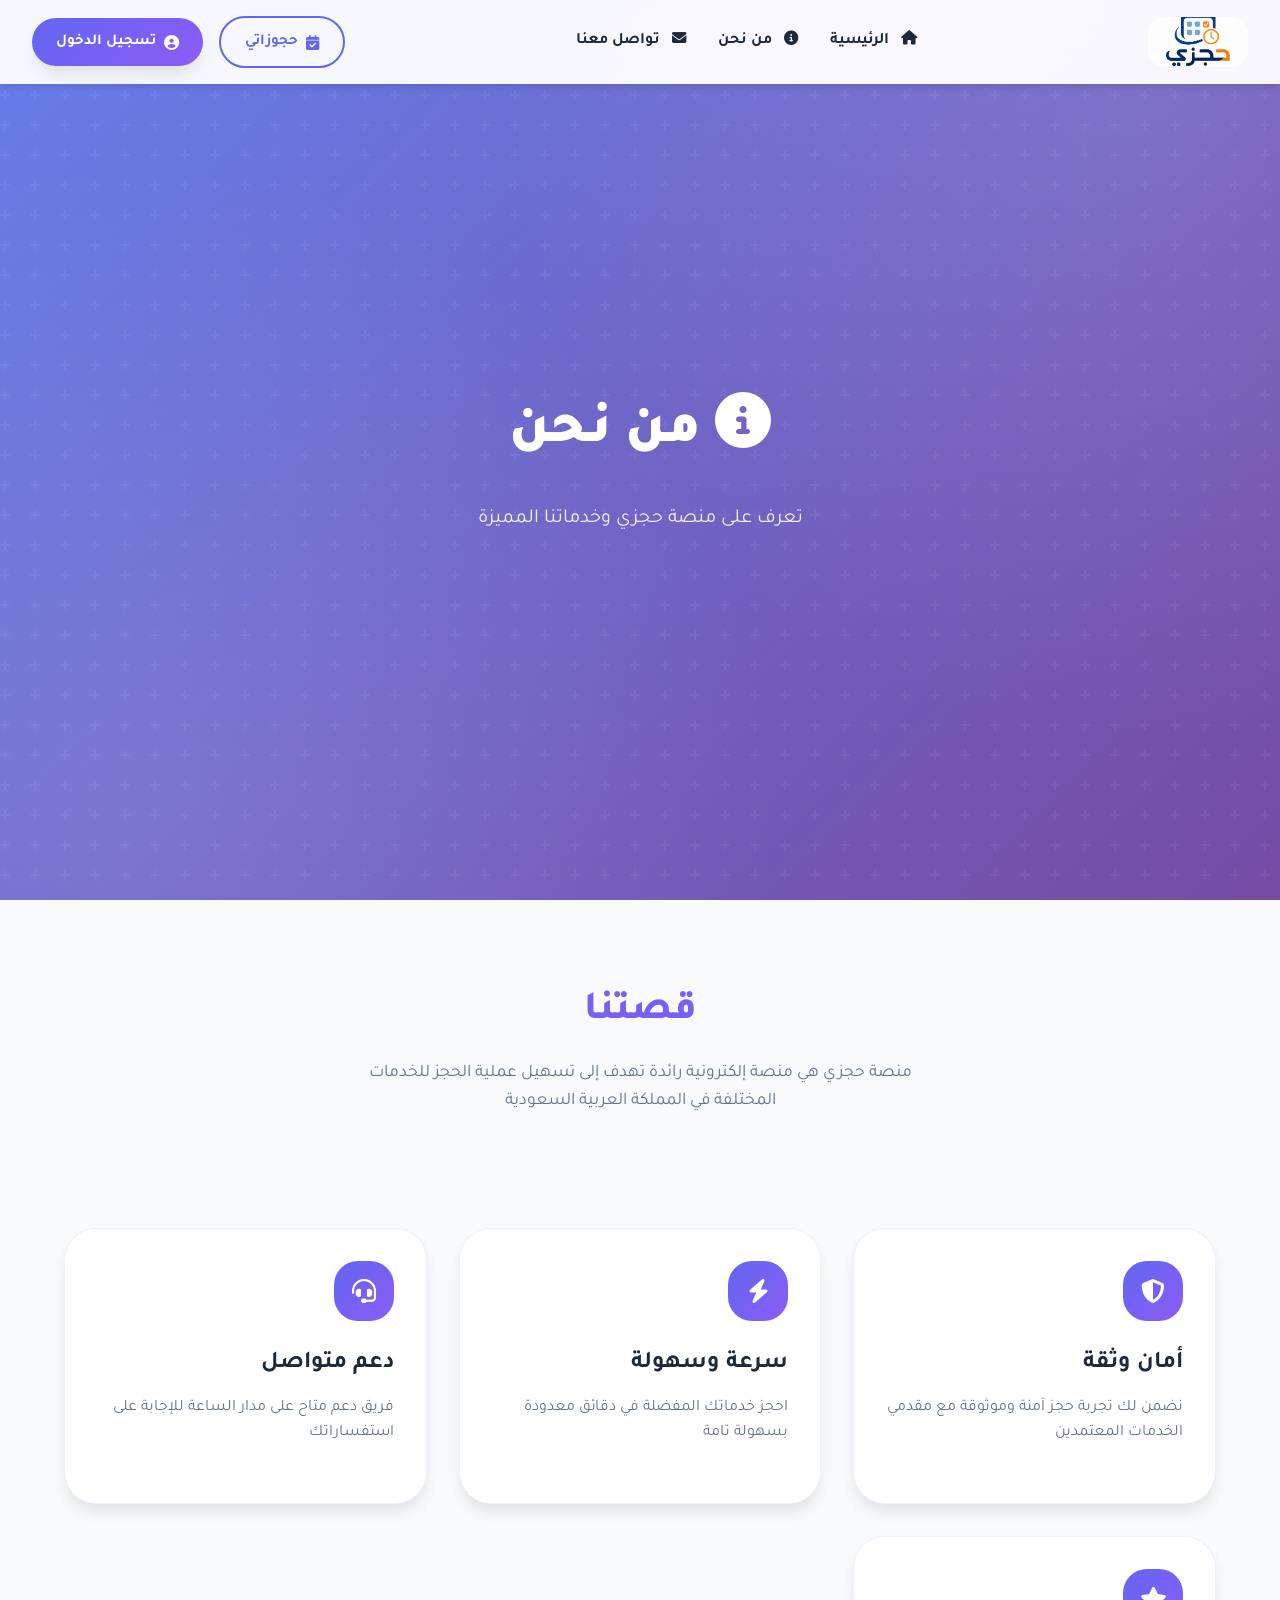
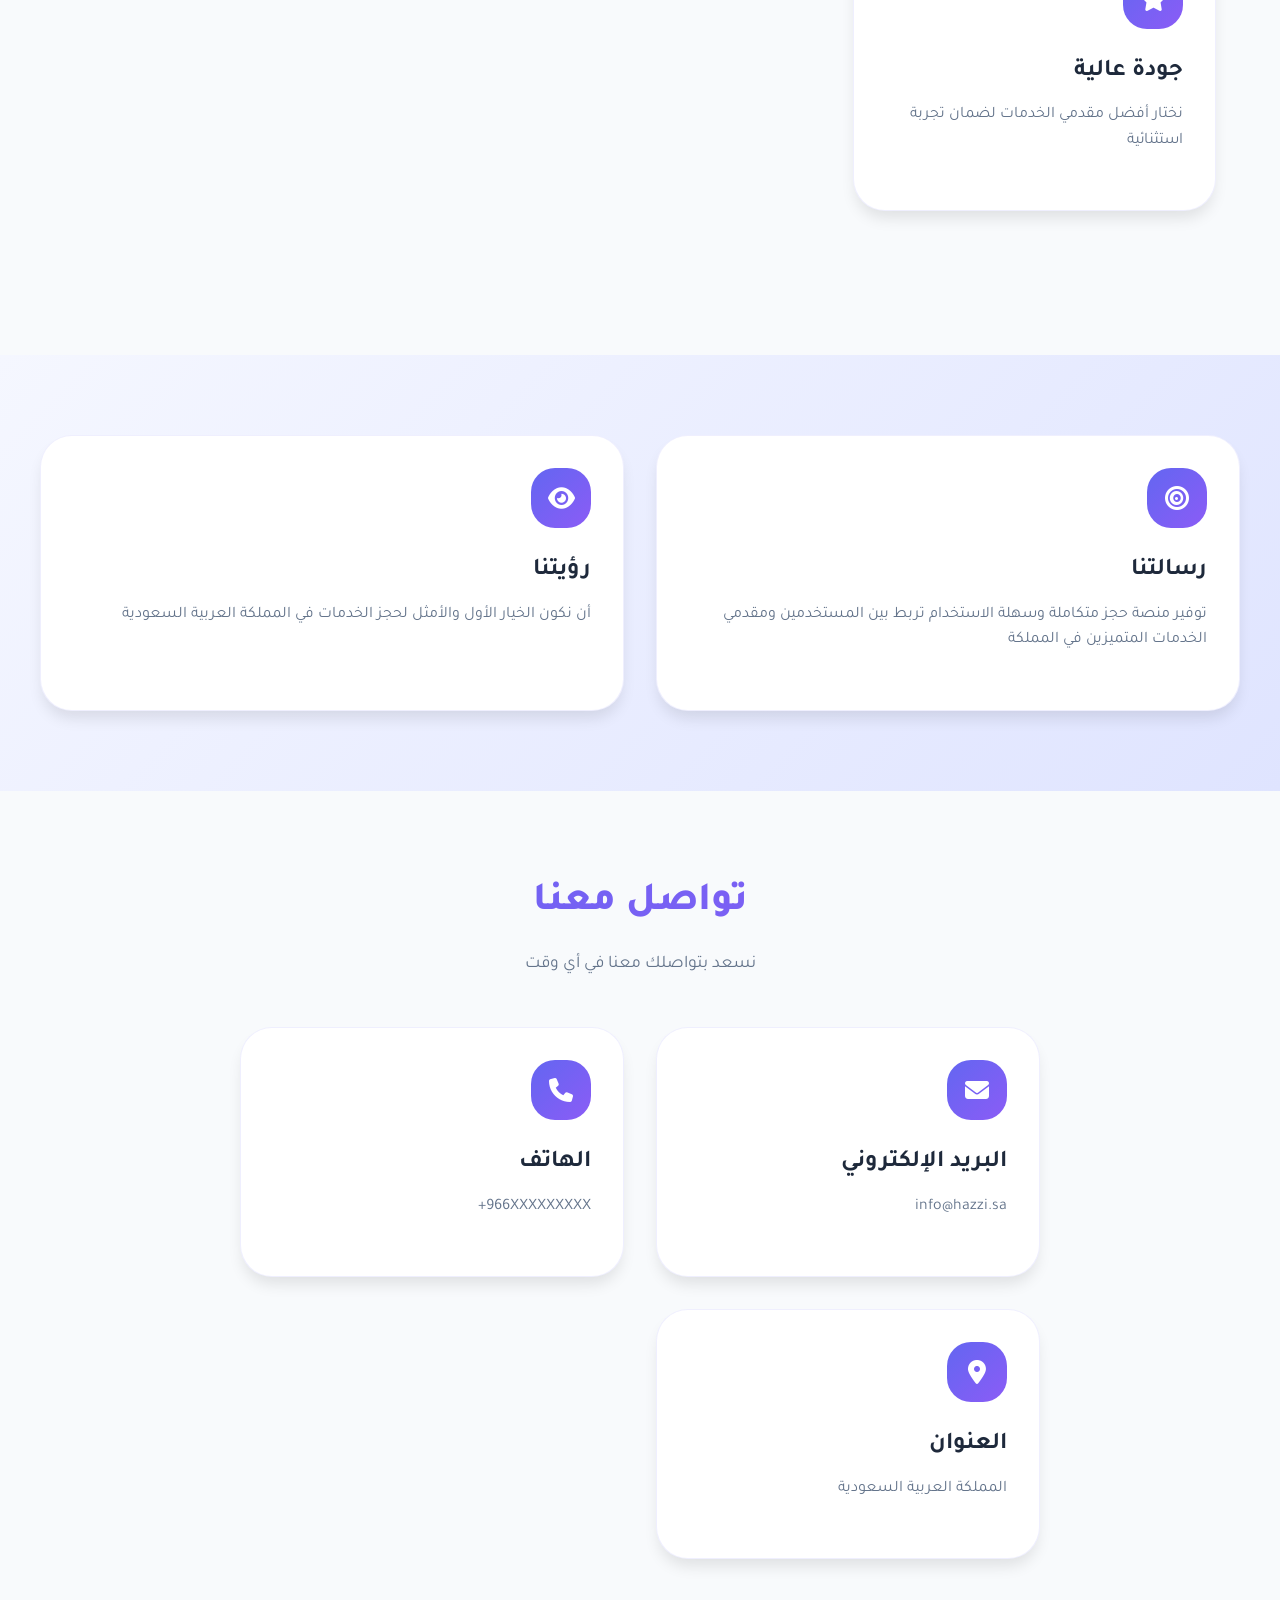
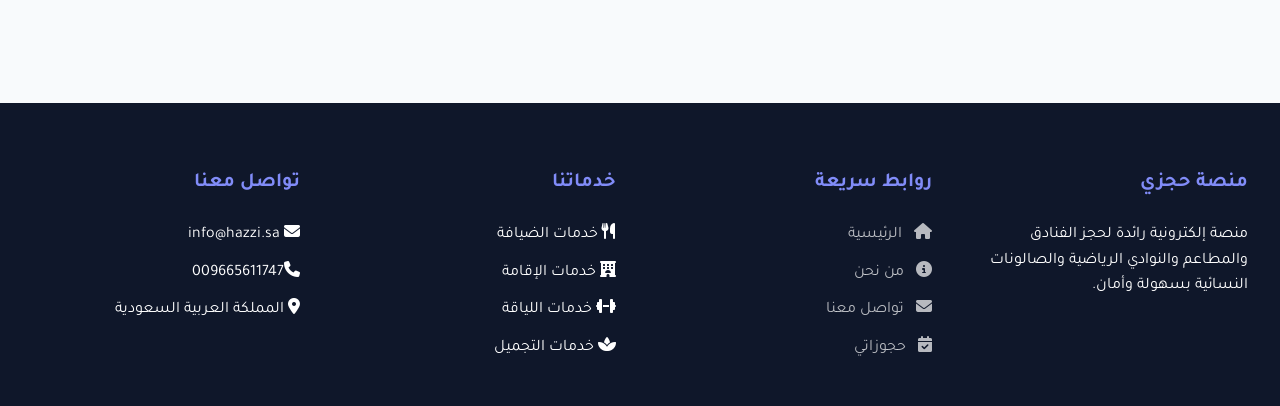
==== commit 0a97795a: "Update aboutus.html" ====
--- a/aboutus.html
+++ b/aboutus.html
@@ -20,13 +20,13 @@
     <!-- Dynamic Navbar -->
     <nav class="modern-navbar" id="navbar">
         <div class="nav-container">
-            <a href="home.html" class="nav-logo">
-                <img src="Images/logo.png" alt="حجزي">
+            <a href="index.html" class="nav-logo">
+                <img src="logo.png" alt="حجزي">
 
             </a>
             <!-- روابط التنقل الرئيسية -->
             <ul class="nav-links">
-                <li><a href="home.html"><i class="fas fa-home"></i> الرئيسية</a></li>
+                <li><a href="index.html"><i class="fas fa-home"></i> الرئيسية</a></li>
                 <li><a href="aboutus.html"><i class="fas fa-info-circle"></i> من نحن</a></li>
                 <li><a href="contactus.html"><i class="fas fa-envelope"></i> تواصل معنا</a></li>
             </ul>
@@ -175,7 +175,7 @@
             <div class="footer-section">
                 <h3>روابط سريعة</h3>
                 <ul class="footer-links">
-                    <li><a href="home.html"><i class="fas fa-home"></i> الرئيسية</a></li>
+                    <li><a href="index.html"><i class="fas fa-home"></i> الرئيسية</a></li>
                     <li><a href="aboutus.html"><i class="fas fa-info-circle"></i> من نحن</a></li>
                     <li><a href="contactus.html"><i class="fas fa-envelope"></i> تواصل معنا</a></li>
                     <li><a href="dashboard.html"><i class="fas fa-calendar-check"></i> حجوزاتي</a></li>
